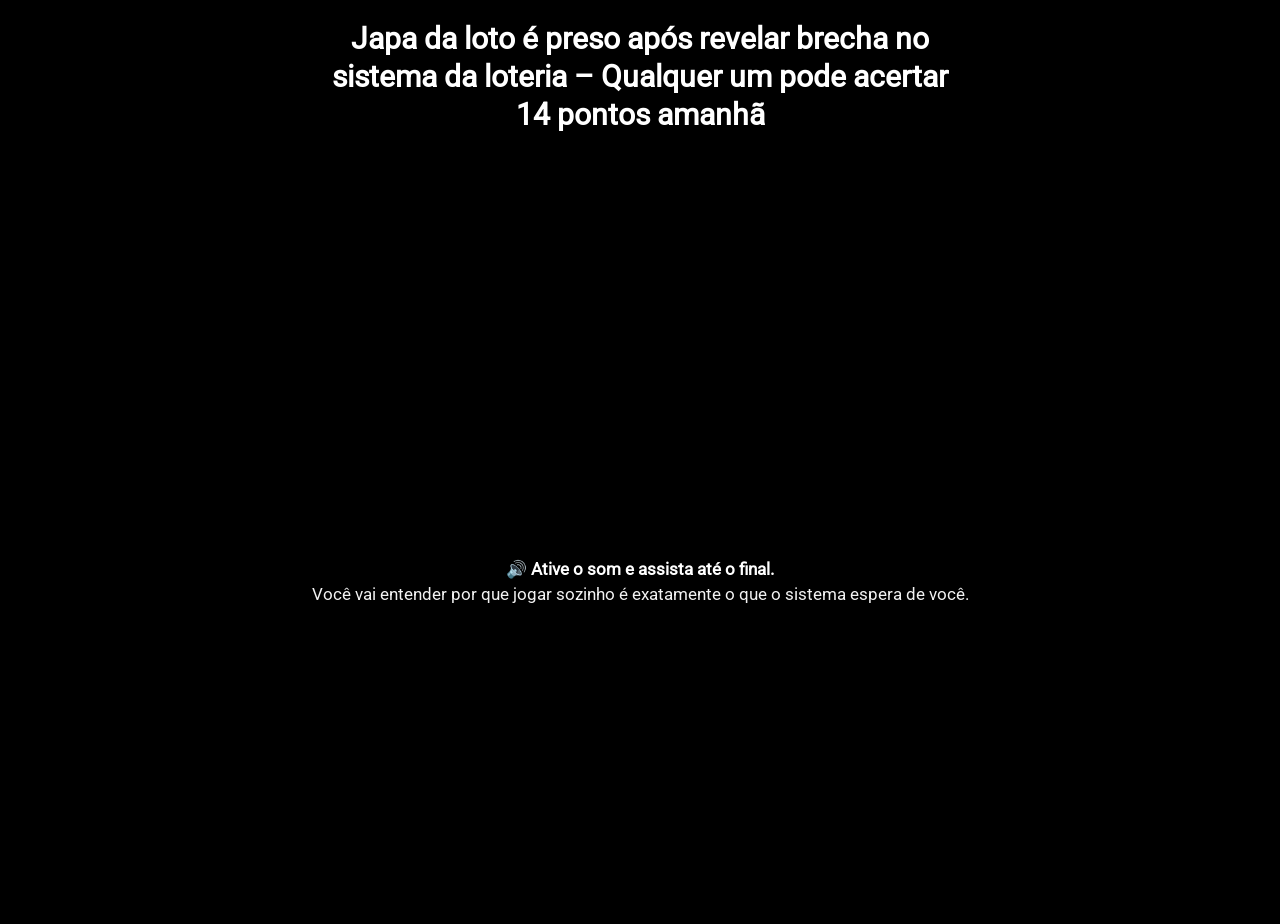
==== vsl-pre/index.html @ 62ac0373 "Add files via upload" ====
<!DOCTYPE html><html lang="pt" dir="ltr"><head>
        <title>VSL-1</title>
        <meta name="robots" content="index, follow">
        <meta charset="utf-8">
        <meta name="viewport" content="width=device-width,initial-scale=1,shrink-to-fit=no">
        <meta name="description" content="Descrição">
        <meta http-equiv="X-Content-Type-Options" content="nosniff">
        <meta http-equiv="X-XSS-Protection" content="1; mode=block">
        <meta name="referrer" content="strict-origin-when-cross-origin">
        <meta property="og:type" content="website">
        <meta property="og:url" content="https://jogospremiados.com/previd721">
        <meta property="og:image" content="images/ogimage.png">
        <style type="text/css" media="all">
            :root {
                --white: #ffffff;
            }
            .a-cloned .a-c-cont {
                width: 100%;
            }
            html {
                scroll-behavior: smooth;
            }
            body {
                font-family: Roboto, sans-serif;
                min-height: 100vh;
                -webkit-font-smoothing: antialiased;
                overflow-x: hidden;
            }
            *,
            ::after,
            ::before,
            body {
                margin: 0;
                padding: 0;
                box-sizing: border-box;
            }
            .ql-align-left {
                text-align: left;
            }
            .ql-align-center {
                text-align: center;
            }
            .ql-align-right {
                text-align: right;
            }
            .ql-align-justify {
                text-align: justify;
            }
            .atomicat-interactive-quiz-progress {
                margin: 20px auto;
                padding: 0;
                max-width: 28rem;
                height: 10px;
                overflow: hidden;
                position: relative;
                border-radius: 1rem;
            }
            .atomicat-interactive-quiz-progress.atomicat-margin-top-zero {
                margin-top: 0;
            }
            .a-txt-extra {
                padding: 1rem;
                border-radius: 0.375rem;
                line-height: 1.4;
                font-size: 16px;
                font-weight: 400;
            }
            .a-txt-timer {
                line-height: 1.25;
                text-align: center;
                padding-left: 1.25rem;
                padding-right: 1.25rem;
            }
            .a-txt-extra,
            .a-txt-extra.a-danger {
                color: rgb(185 28 28);
                background-color: rgb(254 226 226);
            }
            .a-txt-extra.a-danger.a-highlight {
                color: rgb(254 242 242);
                background-color: rgb(220 38 38);
            }
            .a-txt-extra.a-info {
                color: rgb(29 78 216);
                background-color: rgb(219 234 254);
            }
            .a-txt-extra.a-info.a-highlight {
                color: rgb(239 246 255);
                background-color: rgb(37 99 235);
            }
            .a-txt-extra.a-success {
                color: rgb(21 128 61);
                background-color: rgb(220 252 231);
            }
            .a-txt-extra.a-success.a-highlight {
                color: rgb(240 253 244);
                background-color: rgb(22 163 74);
            }
            .a-txt-extra.a-warning {
                color: rgb(161 98 7);
                background-color: rgb(254 249 195);
            }
            .a-txt-extra.a-warning.a-highlight {
                color: rgb(66 32 6);
                background-color: rgb(250 204 21);
            }
            .a-txt-extra.a-light {
                color: rgb(63 63 70);
                background-color: rgb(244 244 245);
            }
            .a-txt-extra.a-light.a-highlight {
                color: rgb(250 250 250);
                background-color: rgb(82 82 91);
            }
            .a-hidden {
                display: none;
            }
            button {
                border: none;
                outline: 0;
                background: 0 0;
                font-family: "Space Grotesk", sans-serif;
                cursor: pointer;
            }
            .atomicat-interactive-quiz-bar-bg {
                opacity: 0.1;
                width: 100%;
            }
            .atomicat-interactive-quiz-bar,
            .atomicat-interactive-quiz-bar-bg {
                height: 100%;
                background: var(--a-g-theme-color, #6495ed);
                transition-duration: 0.7s;
                position: absolute;
                top: 0;
                left: 0;
            }
            a {
                color: inherit;
                text-decoration: inherit;
            }
            .atomi-h1 {
                font-size: 36px;
            }
            .atomi-h2 {
                font-size: 30px;
            }
            .atomi-h3 {
                font-size: 24px;
            }
            .atomi-h4 {
                font-size: 20px;
            }
            .atomi-h5 {
                font-size: 18px;
            }
            .atomi-h6 {
                font-size: 16px;
            }
            h1 {
                font-size: 2em;
            }
            h1,
            h2,
            h3,
            h4,
            h5,
            h6 {
                font-weight: inherit;
            }
            .a-g-m-t,
            [class*="atomicat-modal-trigger"] {
                cursor: pointer;
            }
            .atomicat-cursor-pointer {
                cursor: pointer;
            }
            .a-o-cont.atomicat-unfold,
            .atomicat-unfold {
                overflow: hidden;
                height: 200px;
                align-items: start;
                position: relative;
                transition: height 4s ease-in-out;
            }
            .a-o-cont.atomicat-unfold-transition {
                transition: height 0.5s ease-in-out;
            }
            .a-b-cont {
                word-wrap: break-word;
            }
            .atomicat-unfold-button {
                cursor: pointer;
                display: block;
                position: relative;
                z-index: 1;
                background: 0 0;
                border: none;
                padding: 10px;
                text-decoration: underline;
            }
            .atomicat-unfold::after {
                content: "";
                position: absolute;
                bottom: 0;
                left: 0;
                right: 0;
                background: -webkit-gradient(linear, left top, left bottom, from(rgba(255, 255, 255, 0)), to(white));
                background: linear-gradient(rgba(255, 255, 255, 0), #fff);
                transition: background 0.5s ease-in-out;
                z-index: 1;
                height: 100%;
            }
            .atomicat-ribbon-container {
                --text: "MOST POPULAR";
                --first-color: #62baea;
                --second-color: #4a98bf;
                position: relative;
            }
            .atomicat-ribbon-container .atomicat-ribbon {
                position: absolute;
                top: -10px;
                width: 150px;
                height: 150px;
                display: flex;
                justify-content: center;
                align-items: center;
                z-index: 9;
                overflow: hidden;
            }
            .a-b-o-cont.atomicat-infinite-entrance-animation,
            .a-e-cont.atomicat-infinite-entrance-animation {
                animation-iteration-count: infinite;
            }
            .a-b-o-cont {
                width: 100%;
                margin: 0 auto;
                background-repeat: no-repeat;
                background-size: cover;
                background-position: center;
                max-width: 100%;
                position: relative;
            }
            .atomicat-ribbon-top-left {
                left: -10px;
            }
            .atomicat-ribbon-top-left::before {
                transform: rotate(-45deg) translateY(-20px);
            }
            .atomicat-ribbon-top-left::after {
                left: 0;
            }
            .atomicat-ribbon-top-right {
                right: -10px;
            }
            .atomicat-ribbon-top-right::before {
                transform: rotate(45deg) translateY(-20px);
            }
            .atomicat-ribbon-top-right::after {
                right: 0;
            }
            .atomicat-ribbon-bottom-left {
                left: -10px;
                bottom: -10px;
            }
            .atomicat-ribbon-bottom-left::before {
                transform: rotate(45deg) translateY(-20px);
            }
            .atomicat-ribbon-bottom-left::after {
                left: 0;
            }
            .atomicat-ribbon-bottom-right {
                right: -10px;
                bottom: -10px;
            }
            .atomicat-ribbon-bottom-right::before {
                transform: rotate(-45deg) translateY(-20px);
            }
            .atomicat-ribbon-bottom-right::after {
                right: 0;
            }
            .atomicat-ribbon-container .atomicat-ribbon::before {
                content: var(--text);
                position: absolute;
                width: 150%;
                height: 40px;
                background: var(--first-color);
                display: flex;
                justify-content: center;
                align-items: center;
                font-size: 14px;
                font-weight: 600;
                color: #fff;
                letter-spacing: 0.1em;
                box-shadow: 0 5px 10px rgba(0, 0, 0, 0.1);
            }
            .atomicat-ribbon-container .atomicat-ribbon::after {
                content: "";
                position: absolute;
                bottom: 0;
                width: 10px;
                height: 10px;
                background: var(--second-color);
                z-index: -1;
                box-shadow: 140px -140px var(--second-color);
            }
            .atomicat-marquee {
                position: relative;
                display: flex;
            }
            .atomicat-overflow-hidden {
                overflow: hidden;
            }
            .atomicat-marquee-content {
                flex-shrink: 0;
                display: flex;
                justify-content: space-around;
                min-width: 100%;
            }
            .atomicat-enable-animation .atomicat-marquee-content {
                animation: atomicat-marquee-animation 10s linear infinite;
            }
            .atomicat-marquee-reverse .atomicat-marquee-content {
                animation-direction: reverse;
            }
            .atomicat-marquee-alternate .atomicat-marquee-content {
                animation-direction: alternate;
            }
            .atomicat-marquee-pause:hover .atomicat-marquee-content {
                animation-play-state: paused;
            }
            @keyframes atomicat-marquee-animation {
                from {
                    transform: translateX(0);
                }
                to {
                    transform: translateX(-100%);
                }
            }
            .fadeIn {
                animation: fadeIn 1s ease-in-out;
            }
            @keyframes fadeIn {
                from {
                    opacity: 0;
                }
                to {
                    opacity: 1;
                }
            }
            .fadeInUp {
                animation: fadeInUp 1s ease-in-out;
            }
            @keyframes fadeInUp {
                from {
                    opacity: 0;
                    transform: translateY(20px);
                }
                to {
                    opacity: 1;
                    transform: translateY(0);
                }
            }
            .fadeInDown {
                animation: fadeInDown 1s ease-in-out;
            }
            @keyframes fadeInDown {
                from {
                    opacity: 0;
                    transform: translateY(-20px);
                }
                to {
                    opacity: 1;
                    transform: translateY(0);
                }
            }
            .fadeInLeft {
                animation: fadeInLeft 1s ease-in-out;
            }
            @keyframes fadeInLeft {
                from {
                    opacity: 0;
                    transform: translateX(-20px);
                }
                to {
                    opacity: 1;
                    transform: translateX(0);
                }
            }
            .fadeInRight {
                animation: fadeInRight 1s ease-in-out;
            }
            @keyframes fadeInRight {
                from {
                    opacity: 0;
                    transform: translateX(20px);
                }
                to {
                    opacity: 1;
                    transform: translateX(0);
                }
            }
            .zoomIn {
                animation: zoomIn 1s ease-in-out;
            }
            @keyframes zoomIn {
                from {
                    opacity: 0;
                    transform: scale(0.5);
                }
                to {
                    opacity: 1;
                    transform: scale(1);
                }
            }
            .bounceIn {
                animation: bounceIn 1s ease-in-out;
            }
            @keyframes bounceIn {
                0% {
                    opacity: 0;
                    transform: scale(0.3);
                }
                50% {
                    opacity: 1;
                    transform: scale(1.05);
                }
                70% {
                    transform: scale(0.9);
                }
                100% {
                    transform: scale(1);
                }
            }
            .swing {
                animation: swing 1s ease-in-out;
            }
            @keyframes swing {
                20% {
                    transform: rotate(15deg);
                }
                40% {
                    transform: rotate(-10deg);
                }
                60% {
                    transform: rotate(5deg);
                }
                80% {
                    transform: rotate(-5deg);
                }
                100% {
                    transform: rotate(0);
                }
            }
            .a-html-ele {
                width: 18px;
                height: 18px;
            }
            .atomicat-page {
                background-color: red;
            }
            .a-g-s-h,
            .atomicat-heading-title {
                font-family: Poppins, sans-serif;
            }
            .a-g-s-t,
            .atomicat-heading-title > span,
            .atomicat-text,
            .atomicat-text > span {
                font-family: Roboto, sans-serif;
            }
            .a-e-cont.a-btn > .a-btn,
            .a-g-s-b {
                font-family: Montserrat, sans-serif;
            }
            .atomicat-fullheight {
                height: 100%;
            }
            .atomicat-disable-selection {
                user-select: none;
                -moz-user-select: none;
                -webkit-user-select: none;
                cursor: default;
            }
            .atomicat-hidden {
                display: none;
            }
            .a-r {
                position: relative;
            }
            .a-r .atomicat-hidden,
            .atomicat-hidden.a-i-e-cont,
            .atomicat-hidden.a-r {
                display: none;
            }
            .atomicat-chosen-option {
                background: #ff0;
            }
            .atomicat-fixed {
                position: fixed;
                top: 0;
                left: 0;
                z-index: 20;
            }
            .flex-row {
                display: flex;
            }
            .flex-row-reverse {
                flex-direction: row-reverse;
            }
            .flex-column-reverse {
                flex-direction: column-reverse;
            }
            .flex-column {
                display: flex;
                flex-direction: column;
            }
            .flex-row-all {
                display: flex;
                justify-content: center;
                align-items: center;
            }
            .flex-column-all {
                display: flex;
                flex-direction: column;
                justify-content: center;
                align-items: center;
            }
            .flex-row-reverse {
                flex-direction: row-reverse;
            }
            .flex-column-reverse {
                flex-direction: column-reverse;
            }
            .flex-row-between {
                display: flex;
                justify-content: space-between;
                align-items: center;
            }
            .gap-1 {
                gap: 1rem;
            }
            .flex-align-center {
                align-items: center;
            }
            .flex-row-center {
                display: flex;
                justify-content: center;
                align-items: center;
            }
            .flex-row-align-center {
                display: flex;
                align-items: center;
            }
            .a-c-cont {
                max-width: 100%;
                min-width: 0;
            }
            .atomicat-custom-embed iframe {
                max-width: 100%;
                width: 100%;
                margin: 0;
                line-height: 1;
                border: none;
            }
            .a-c-f-w {
                width: 100%;
            }
            .a-e-cont {
                max-width: 100%;
            }
            .atomicat-transform-element {
                transform: perspective(var(--atomicat-transform-perspective, 0))
                    rotate(var(--atomicat-transform-rotate-z, 0)) rotateX(var(--atomicat-transform-rotate-x, 0))
                    rotateY(var(--atomicat-transform-rotate-y, 0)) translate(var(--atomicat-transform-translate, 0))
                    translateX(var(--atomicat-transform-translate-x, 0))
                    translateY(var(--atomicat-transform-translate-y, 0))
                    scaleX(
                        calc(
                            var(--atomicat-transform-flip-x, 1) *
                                var(--atomicat-transform-scale-x, var(--atomicat-transform-scale, 1))
                        )
                    )
                    scaleY(
                        calc(
                            var(--atomicat-transform-flip-y, 1) *
                                var(--atomicat-transform-scale-y, var(--atomicat-transform-scale, 1))
                        )
                    )
                    skewX(var(--atomicat-transform-skew-x, 0)) skewY(var(--atomicat-transform-skew-y, 0));
                transform-origin: var(--atomicat-transform-origin-y) var(--atomicat-transform-origin-x);
                transition:
                    background 0.3s,
                    border 0.3s,
                    border-radius 0.3s,
                    box-shadow 0.3s,
                    transform var(--atomicat-transform-transition-duration, 0.4s);
            }
            .a-e-cont.a-gmaps {
                overflow: hidden;
            }
            .a-flex {
                display: flex;
            }
            .atomicat-emoji {
                width: 65px;
            }
            .atomica-emoji-unicode {
                font-size: 65px;
            }
            .a-f-c {
                display: flex;
                flex-direction: column;
            }
            .a-flex-start {
                align-self: flex-start;
            }
            .a-flex-end {
                align-self: flex-end;
            }
            .a-flex-center {
                align-self: center;
            }
            .a-flex-wrapper {
                display: flex;
                flex-direction: column;
                width: 100%;
            }
            .a-o-cont {
                display: flex;
                width: 100%;
                align-items: center;
                max-width: 100%;
                background-repeat: no-repeat;
                background-size: cover;
                background-position: center;
            }
            .a-o-cont {
                height: 100%;
                margin: 0 auto;
            }
            .a-acc-cont {
                position: relative;
            }
            .a-i-e-cont {
                transition:
                    height 0.5s ease-in-out,
                    background 0.5s ease-in-out;
            }
            .a-o-cont.a-cont-b > .a-cont {
                max-width: 1140px;
            }
            .a-o-cont.a-cont-f-w > .a-cont {
                max-width: 100%;
            }
            .a-o-cont .a-cont {
                flex-direction: column;
            }
            .a-b-cont > .a-o-cont {
                margin: 0 auto;
            }
            .atomicat-divider-flex {
                display: flex;
                justify-content: center;
                align-items: center;
                margin: 15px 0;
                gap: 0.5rem;
            }
            .atomicat-divider-flex .atomicat-content {
                border-bottom: 2px solid #000;
                width: 50%;
            }
            .atomicat-border-bottom {
                border-bottom: 1.5px solid #e6e8ea;
            }
            .atomicat-border-top {
                border-top: 1.5px solid #e6e8ea;
            }
            .a-cont {
                display: flex;
                margin: 0 auto;
                font-weight: 600;
                min-height: 100%;
                width: 100%;
            }
            .atomicat-hidden-tablet {
                display: block;
            }
            .atomicat-hidden-mobile {
                display: block;
            }
            .atomicat-hidden-desktop {
                display: none;
            }
            @media screen and (max-width: 1024px) {
                .atomicat-hidden-mobile {
                    display: block;
                }
                .atomicat-hidden-desktop {
                    display: block;
                }
                .atomicat-hidden-tablet {
                    display: none;
                }
            }
            @media screen and (max-width: 480px) {
                .a-o-cont.a-cont-b > .a-cont {
                    grid-template-columns: repeat(1, 1fr);
                }
                .atomicat-hidden-tablet {
                    display: block;
                }
                .atomicat-hidden-desktop {
                    display: block;
                }
                .atomicat-hidden-mobile {
                    display: none;
                }
                .a-cont {
                    flex-wrap: wrap;
                }
            }
            @media (min-width: 768px) {
                .atomicat-column[data-col="10"] {
                    width: 10%;
                }
                .atomicat-column[data-col="11"] {
                    width: 11.111%;
                }
                .atomicat-column[data-col="12"] {
                    width: 12.5%;
                }
                .atomicat-column[data-col="14"] {
                    width: 14.285%;
                }
                .atomicat-column[data-col="16"] {
                    width: 16.666%;
                }
                .atomicat-column[data-col="20"] {
                    width: 20%;
                }
                .atomicat-column[data-col="25"] {
                    width: 25%;
                }
                .atomicat-column[data-col="30"] {
                    width: 30%;
                }
                .atomicat-column[data-col="33"] {
                    width: 33.333%;
                }
                .atomicat-column[data-col="40"] {
                    width: 40%;
                }
                .atomicat-column[data-col="50"] {
                    width: 50%;
                }
                .atomicat-column[data-col="60"] {
                    width: 60%;
                }
                .atomicat-column[data-col="66"] {
                    width: 66.666%;
                }
                .atomicat-column[data-col="70"] {
                    width: 70%;
                }
                .atomicat-column[data-col="75"] {
                    width: 75%;
                }
                .atomicat-column[data-col="80"] {
                    width: 80%;
                }
                .atomicat-column[data-col="83"] {
                    width: 83.333%;
                }
                .atomicat-column[data-col="90"] {
                    width: 90%;
                }
                .atomicat-column[data-col="100"] {
                    width: 100%;
                }
            }
            .flexBox {
                display: flex;
                flex-direction: column;
                gap: 8px;
            }
            @keyframes atomicat-animation-pulse {
                0% {
                    transform: scale(1);
                    opacity: 1;
                }
                50% {
                    transform: scale(var(--a-g-animation-zoom, 1.1));
                    opacity: 0.7;
                }
                100% {
                    transform: scale(1);
                    opacity: 1;
                }
            }
            .a-b-a {
                display: flex;
                flex-direction: row-reverse;
                gap: 5px;
                justify-content: center;
                align-items: center;
            }
            .a-b-b {
                display: flex;
                flex-direction: row;
                gap: 5px;
                align-items: center;
                justify-content: center;
            }
            .a-e-cont > .a-btn,
            .atomicat-marquee-content > .a-btn {
                background: var(--a-button-bg, var(--a-accent-color, #6495ed));
                padding: 12px;
                text-align: center;
                font-size: 16px;
                font-weight: 600;
                transition:
                    background-color 0.3s ease-in-out,
                    color 0.3s ease-in-out;
                word-break: break-word;
                color: var(--a-button-color, var(--a-pry-color, #fff));
                border-radius: var(--a-g-round, 1rem);
                align-self: center;
            }
            .a-btn svg {
                height: 14px;
            }
            .a-ft {
                text-align: center;
                font-size: 20px;
                color: #000;
                word-break: break-all;
            }
            .a-ft-i {
                margin-top: calc(15px / 2);
            }
            .atomicat-tooltip-trigger:hover .atomicat-tooltip {
                opacity: 1;
                z-index: 1;
                cursor: pointer;
            }
            .a-c-cont .atomicat-tooltip-trigger {
                overflow: visible;
                position: relative;
                cursor: pointer;
            }
            .atomicat-tooltip-trigger:hover .atomicat-tooltip-top {
                animation: atomicat-tooltip-topin 0.3s linear;
            }
            .atomicat-tooltip-trigger:hover .atomicat-tooltip-right {
                animation: atomicat-tooltip-rightin 0.3s linear;
            }
            .atomicat-tooltip-trigger:hover .atomicat-tooltip-bottom {
                animation: atomicat-tooltip-bottomin 0.3s linear;
            }
            .atomicat-tooltip-trigger:hover .atomicat-tooltip-left {
                animation: atomicat-tooltip-leftin 0.3s linear;
            }
            .atomicat-tooltip {
                width: 150px;
                background-color: #555;
                color: #fff;
                animation-duration: 0.3s;
                opacity: 0;
                display: block;
                color: #fff;
                border-radius: 4px;
                padding: 10px;
                position: absolute;
                z-index: -1;
                line-height: 1.3;
                cursor: pointer;
                text-align: left;
            }
            .atomicat-tooltip::after {
                border-width: 5px;
                content: "";
                position: absolute;
                border-style: solid;
            }
            .atomicat-tooltip-top {
                bottom: 100%;
                left: 50%;
                -webkit-transform: translateX(-50%);
                -ms-transform: translateX(-50%);
                transform: translateX(-50%);
                margin: 0 auto 10px auto;
            }
            .atomicat-tooltip-top::after {
                top: 100%;
                left: calc(50% - 5px);
                border-top-color: #555;
                margin-top: 0;
                border-color: #000 transparent transparent transparent;
                border-top-color: #555;
            }
            .atomicat-tooltip-right {
                top: 50%;
                left: 100%;
                -webkit-transform: translateY(-50%);
                -ms-transform: translateY(-50%);
                transform: translateY(-50%);
                -webkit-transition: all 0.3s ease-in-out;
                transition: all 0.3s ease-in-out;
                margin-left: 10px;
                border-color: transparent #000 transparent transparent;
            }
            .atomicat-tooltip-right::after {
                top: calc(50% - 5px);
                right: 100%;
                border-color: transparent #000 transparent transparent;
                border-right-color: #555;
            }
            .atomicat-tooltip-bottom {
                top: 100%;
                left: 50%;
                -webkit-transform: translateX(-50%);
                -ms-transform: translateX(-50%);
                transform: translateX(-50%);
                margin: 10px auto 0 auto;
            }
            .atomicat-tooltip-bottom::after {
                left: calc(50% - 5px);
                margin-top: 0;
                bottom: 100%;
                border-color: transparent transparent #000 transparent;
                border-bottom-color: #555;
            }
            .atomicat-tooltip-left {
                top: 50%;
                right: 100%;
                -webkit-transform: translateY(-50%);
                -ms-transform: translateY(-50%);
                transform: translateY(-50%);
                margin-right: 10px;
            }
            .atomicat-tooltip-left::after {
                top: calc(50% - 5px);
                left: 100%;
                border-color: transparent transparent transparent #000;
                border-left-color: #555;
            }
            @keyframes atomicat-tooltip-rightin {
                0% {
                    opacity: 0;
                    left: 105%;
                }
                100% {
                    opacity: 1;
                    left: 100%;
                }
            }
            @keyframes atomicat-tooltip-leftin {
                0% {
                    opacity: 0;
                    right: 105%;
                }
                100% {
                    opacity: 1;
                    right: 100%;
                }
            }
            @keyframes atomicat-tooltip-topin {
                0% {
                    opacity: 0;
                    bottom: 110%;
                }
                100% {
                    opacity: 1;
                    bottom: 100%;
                }
            }
            @keyframes atomicat-tooltip-bottomin {
                0% {
                    opacity: 0;
                    top: 110%;
                }
                100% {
                    opacity: 1;
                    top: 100%;
                }
            }
            .a-video {
                overflow: hidden;
            }
            .a-video iframe {
                height: 100%;
                width: 100%;
            }
            .a-v-o-c {
                position: relative;
                width: 100%;
                height: 100%;
                overflow: hidden;
            }
            .a-v-o {
                position: absolute;
                top: 0;
                left: 0;
                width: 100%;
                height: 100%;
                background-size: cover;
                background-position: center;
                background-repeat: no-repeat;
                cursor: pointer;
                display: flex;
                align-items: center;
                justify-content: center;
                z-index: 2;
                transition: all 0.3s ease;
            }
            .a-v-o:hover svg {
                transform: scale(1.1);
            }
            .a-v-p-b {
                width: 80px;
                height: 80px;
            }
            @media (max-width: 768px) {
                .a-v-p-b {
                    width: 60px;
                    height: 60px;
                }
            }
            .atomicat-delay {
                display: none;
            }
        </style>
        <style>
            .a-b-cont {
                overflow: hidden;
            }
        </style>
        <script>!function(i,n){i._plt=i._plt||(n&&n.timeOrigin?n.timeOrigin+n.now():Date.now())}(window,performance);</script>
<link rel="preload" href="https://scripts.converteai.net/cec32f51-d852-44df-8a9b-acfdac92dc4f/players/69a0852fc4b02ade5c610116/v4/player.js" as="script">
<link rel="preload" href="https://scripts.converteai.net/lib/js/smartplayer-wc/v4/smartplayer.js" as="script">
<link rel="preload" href="https://cdn.converteai.net/cec32f51-d852-44df-8a9b-acfdac92dc4f/69a0852aa94f18f88e66ca9f/main.m3u8" as="fetch">
<link rel="dns-prefetch" href="https://cdn.converteai.net">
<link rel="dns-prefetch" href="https://scripts.converteai.net">
<link rel="dns-prefetch" href="https://images.converteai.net">
<link rel="dns-prefetch" href="https://api.vturb.com.br">
        <style>
            @font-face {
                font-family: Montserrat;
                font-style: normal;
                font-weight: 600;
                font-display: swap;
                src: url(fonts/JTUHjIg1_i6t8kCHKm4532VJOt5-QNFgpCu173w0aXpsog.woff2)
                    format("woff2");
                unicode-range: U+0460-052F, U+1C80-1C8A, U+20B4, U+2DE0-2DFF, U+A640-A69F, U+FE2E-FE2F;
            }
            @font-face {
                font-family: Montserrat;
                font-style: normal;
                font-weight: 600;
                font-display: swap;
                src: url(fonts/JTUHjIg1_i6t8kCHKm4532VJOt5-QNFgpCu173w9aXpsog.woff2)
                    format("woff2");
                unicode-range: U+0301, U+0400-045F, U+0490-0491, U+04B0-04B1, U+2116;
            }
            @font-face {
                font-family: Montserrat;
                font-style: normal;
                font-weight: 600;
                font-display: swap;
                src: url(fonts/JTUHjIg1_i6t8kCHKm4532VJOt5-QNFgpCu173w2aXpsog.woff2)
                    format("woff2");
                unicode-range: U+0102-0103, U+0110-0111, U+0128-0129, U+0168-0169, U+01A0-01A1, U+01AF-01B0, U+0300-0301,
                    U+0303-0304, U+0308-0309, U+0323, U+0329, U+1EA0-1EF9, U+20AB;
            }
            @font-face {
                font-family: Montserrat;
                font-style: normal;
                font-weight: 600;
                font-display: swap;
                src: url(fonts/JTUHjIg1_i6t8kCHKm4532VJOt5-QNFgpCu173w3aXpsog.woff2)
                    format("woff2");
                unicode-range: U+0100-02BA, U+02BD-02C5, U+02C7-02CC, U+02CE-02D7, U+02DD-02FF, U+0304, U+0308, U+0329,
                    U+1D00-1DBF, U+1E00-1E9F, U+1EF2-1EFF, U+2020, U+20A0-20AB, U+20AD-20C0, U+2113, U+2C60-2C7F,
                    U+A720-A7FF;
            }
            @font-face {
                font-family: Montserrat;
                font-style: normal;
                font-weight: 600;
                font-display: swap;
                src: url(fonts/JTUHjIg1_i6t8kCHKm4532VJOt5-QNFgpCu173w5aXo.woff2)
                    format("woff2");
                unicode-range: U+0000-00FF, U+0131, U+0152-0153, U+02BB-02BC, U+02C6, U+02DA, U+02DC, U+0304, U+0308,
                    U+0329, U+2000-206F, U+20AC, U+2122, U+2191, U+2193, U+2212, U+2215, U+FEFF, U+FFFD;
            }
            @font-face {
                font-family: Poppins;
                font-style: normal;
                font-weight: 400;
                font-display: swap;
                src: url(fonts/pxiEyp8kv8JHgFVrJJbecmNE.woff2) format("woff2");
                unicode-range: U+0900-097F, U+1CD0-1CF9, U+200C-200D, U+20A8, U+20B9, U+20F0, U+25CC, U+A830-A839,
                    U+A8E0-A8FF, U+11B00-11B09;
            }
            @font-face {
                font-family: Poppins;
                font-style: normal;
                font-weight: 400;
                font-display: swap;
                src: url(fonts/pxiEyp8kv8JHgFVrJJnecmNE.woff2) format("woff2");
                unicode-range: U+0100-02BA, U+02BD-02C5, U+02C7-02CC, U+02CE-02D7, U+02DD-02FF, U+0304, U+0308, U+0329,
                    U+1D00-1DBF, U+1E00-1E9F, U+1EF2-1EFF, U+2020, U+20A0-20AB, U+20AD-20C0, U+2113, U+2C60-2C7F,
                    U+A720-A7FF;
            }
            @font-face {
                font-family: Poppins;
                font-style: normal;
                font-weight: 400;
                font-display: swap;
                src: url(fonts/pxiEyp8kv8JHgFVrJJfecg.woff2) format("woff2");
                unicode-range: U+0000-00FF, U+0131, U+0152-0153, U+02BB-02BC, U+02C6, U+02DA, U+02DC, U+0304, U+0308,
                    U+0329, U+2000-206F, U+20AC, U+2122, U+2191, U+2193, U+2212, U+2215, U+FEFF, U+FFFD;
            }
            @font-face {
                font-family: Roboto;
                font-style: normal;
                font-weight: 400;
                font-stretch: 100%;
                font-display: swap;
                src: url(fonts/KFOMCnqEu92Fr1ME7kSn66aGLdTylUAMQXC89YmC2DPNWubEbVmZiArmlw.woff2)
                    format("woff2");
                unicode-range: U+0460-052F, U+1C80-1C8A, U+20B4, U+2DE0-2DFF, U+A640-A69F, U+FE2E-FE2F;
            }
            @font-face {
                font-family: Roboto;
                font-style: normal;
                font-weight: 400;
                font-stretch: 100%;
                font-display: swap;
                src: url(fonts/KFOMCnqEu92Fr1ME7kSn66aGLdTylUAMQXC89YmC2DPNWubEbVmQiArmlw.woff2)
                    format("woff2");
                unicode-range: U+0301, U+0400-045F, U+0490-0491, U+04B0-04B1, U+2116;
            }
            @font-face {
                font-family: Roboto;
                font-style: normal;
                font-weight: 400;
                font-stretch: 100%;
                font-display: swap;
                src: url(fonts/KFOMCnqEu92Fr1ME7kSn66aGLdTylUAMQXC89YmC2DPNWubEbVmYiArmlw.woff2)
                    format("woff2");
                unicode-range: U+1F00-1FFF;
            }
            @font-face {
                font-family: Roboto;
                font-style: normal;
                font-weight: 400;
                font-stretch: 100%;
                font-display: swap;
                src: url(fonts/KFOMCnqEu92Fr1ME7kSn66aGLdTylUAMQXC89YmC2DPNWubEbVmXiArmlw.woff2)
                    format("woff2");
                unicode-range: U+0370-0377, U+037A-037F, U+0384-038A, U+038C, U+038E-03A1, U+03A3-03FF;
            }
            @font-face {
                font-family: Roboto;
                font-style: normal;
                font-weight: 400;
                font-stretch: 100%;
                font-display: swap;
                src: url(fonts/KFOMCnqEu92Fr1ME7kSn66aGLdTylUAMQXC89YmC2DPNWubEbVnoiArmlw.woff2)
                    format("woff2");
                unicode-range: U+0302-0303, U+0305, U+0307-0308, U+0310, U+0312, U+0315, U+031A, U+0326-0327, U+032C,
                    U+032F-0330, U+0332-0333, U+0338, U+033A, U+0346, U+034D, U+0391-03A1, U+03A3-03A9, U+03B1-03C9,
                    U+03D1, U+03D5-03D6, U+03F0-03F1, U+03F4-03F5, U+2016-2017, U+2034-2038, U+203C, U+2040, U+2043,
                    U+2047, U+2050, U+2057, U+205F, U+2070-2071, U+2074-208E, U+2090-209C, U+20D0-20DC, U+20E1,
                    U+20E5-20EF, U+2100-2112, U+2114-2115, U+2117-2121, U+2123-214F, U+2190, U+2192, U+2194-21AE,
                    U+21B0-21E5, U+21F1-21F2, U+21F4-2211, U+2213-2214, U+2216-22FF, U+2308-230B, U+2310, U+2319,
                    U+231C-2321, U+2336-237A, U+237C, U+2395, U+239B-23B7, U+23D0, U+23DC-23E1, U+2474-2475, U+25AF,
                    U+25B3, U+25B7, U+25BD, U+25C1, U+25CA, U+25CC, U+25FB, U+266D-266F, U+27C0-27FF, U+2900-2AFF,
                    U+2B0E-2B11, U+2B30-2B4C, U+2BFE, U+3030, U+FF5B, U+FF5D, U+1D400-1D7FF, U+1EE00-1EEFF;
            }
            @font-face {
                font-family: Roboto;
                font-style: normal;
                font-weight: 400;
                font-stretch: 100%;
                font-display: swap;
                src: url(fonts/KFOMCnqEu92Fr1ME7kSn66aGLdTylUAMQXC89YmC2DPNWubEbVn6iArmlw.woff2)
                    format("woff2");
                unicode-range: U+0001-000C, U+000E-001F, U+007F-009F, U+20DD-20E0, U+20E2-20E4, U+2150-218F, U+2190,
                    U+2192, U+2194-2199, U+21AF, U+21E6-21F0, U+21F3, U+2218-2219, U+2299, U+22C4-22C6, U+2300-243F,
                    U+2440-244A, U+2460-24FF, U+25A0-27BF, U+2800-28FF, U+2921-2922, U+2981, U+29BF, U+29EB, U+2B00-2BFF,
                    U+4DC0-4DFF, U+FFF9-FFFB, U+10140-1018E, U+10190-1019C, U+101A0, U+101D0-101FD, U+102E0-102FB,
                    U+10E60-10E7E, U+1D2C0-1D2D3, U+1D2E0-1D37F, U+1F000-1F0FF, U+1F100-1F1AD, U+1F1E6-1F1FF,
                    U+1F30D-1F30F, U+1F315, U+1F31C, U+1F31E, U+1F320-1F32C, U+1F336, U+1F378, U+1F37D, U+1F382,
                    U+1F393-1F39F, U+1F3A7-1F3A8, U+1F3AC-1F3AF, U+1F3C2, U+1F3C4-1F3C6, U+1F3CA-1F3CE, U+1F3D4-1F3E0,
                    U+1F3ED, U+1F3F1-1F3F3, U+1F3F5-1F3F7, U+1F408, U+1F415, U+1F41F, U+1F426, U+1F43F, U+1F441-1F442,
                    U+1F444, U+1F446-1F449, U+1F44C-1F44E, U+1F453, U+1F46A, U+1F47D, U+1F4A3, U+1F4B0, U+1F4B3, U+1F4B9,
                    U+1F4BB, U+1F4BF, U+1F4C8-1F4CB, U+1F4D6, U+1F4DA, U+1F4DF, U+1F4E3-1F4E6, U+1F4EA-1F4ED, U+1F4F7,
                    U+1F4F9-1F4FB, U+1F4FD-1F4FE, U+1F503, U+1F507-1F50B, U+1F50D, U+1F512-1F513, U+1F53E-1F54A,
                    U+1F54F-1F5FA, U+1F610, U+1F650-1F67F, U+1F687, U+1F68D, U+1F691, U+1F694, U+1F698, U+1F6AD, U+1F6B2,
                    U+1F6B9-1F6BA, U+1F6BC, U+1F6C6-1F6CF, U+1F6D3-1F6D7, U+1F6E0-1F6EA, U+1F6F0-1F6F3, U+1F6F7-1F6FC,
                    U+1F700-1F7FF, U+1F800-1F80B, U+1F810-1F847, U+1F850-1F859, U+1F860-1F887, U+1F890-1F8AD,
                    U+1F8B0-1F8BB, U+1F8C0-1F8C1, U+1F900-1F90B, U+1F93B, U+1F946, U+1F984, U+1F996, U+1F9E9,
                    U+1FA00-1FA6F, U+1FA70-1FA7C, U+1FA80-1FA89, U+1FA8F-1FAC6, U+1FACE-1FADC, U+1FADF-1FAE9,
                    U+1FAF0-1FAF8, U+1FB00-1FBFF;
            }
            @font-face {
                font-family: Roboto;
                font-style: normal;
                font-weight: 400;
                font-stretch: 100%;
                font-display: swap;
                src: url(fonts/KFOMCnqEu92Fr1ME7kSn66aGLdTylUAMQXC89YmC2DPNWubEbVmbiArmlw.woff2)
                    format("woff2");
                unicode-range: U+0102-0103, U+0110-0111, U+0128-0129, U+0168-0169, U+01A0-01A1, U+01AF-01B0, U+0300-0301,
                    U+0303-0304, U+0308-0309, U+0323, U+0329, U+1EA0-1EF9, U+20AB;
            }
            @font-face {
                font-family: Roboto;
                font-style: normal;
                font-weight: 400;
                font-stretch: 100%;
                font-display: swap;
                src: url(fonts/KFOMCnqEu92Fr1ME7kSn66aGLdTylUAMQXC89YmC2DPNWubEbVmaiArmlw.woff2)
                    format("woff2");
                unicode-range: U+0100-02BA, U+02BD-02C5, U+02C7-02CC, U+02CE-02D7, U+02DD-02FF, U+0304, U+0308, U+0329,
                    U+1D00-1DBF, U+1E00-1E9F, U+1EF2-1EFF, U+2020, U+20A0-20AB, U+20AD-20C0, U+2113, U+2C60-2C7F,
                    U+A720-A7FF;
            }
            @font-face {
                font-family: Roboto;
                font-style: normal;
                font-weight: 400;
                font-stretch: 100%;
                font-display: swap;
                src: url(fonts/KFOMCnqEu92Fr1ME7kSn66aGLdTylUAMQXC89YmC2DPNWubEbVmUiAo.woff2)
                    format("woff2");
                unicode-range: U+0000-00FF, U+0131, U+0152-0153, U+02BB-02BC, U+02C6, U+02DA, U+02DC, U+0304, U+0308,
                    U+0329, U+2000-206F, U+20AC, U+2122, U+2191, U+2193, U+2212, U+2215, U+FEFF, U+FFFD;
            }
        </style>

      


    </head>
    <body data-page="_uEYjedCqa9JL3YW3MgiS" class="atomicat-disable-selection" data-version="2.2" data-page-type="page" data-variant="ucwse7gtvsa">

        
        <div class="a-s-d-u7r58l a-b-cont">
            
            <div class="a-b-o-cont atomicat-container-153d25c a-s-d-f69mtm a-u-2" data-hex="PBu9wUrrp">
                <style>
                    .atomicat-container-153d25c > .a-o-cont > .a-cont {
                        flex-direction: column;
                    }
                    .a-b-cont .atomicat-container-153d25c.a-b-o-cont {
                        background: #000;
                        background-size: cover;
                        background-repeat: no-repeat;
                        background-position: center;
                    }
                </style>
                <div class="a-s-d-bopube a-cont-b a-o-cont">
                    <div class="a-cont a-i-cont">
                        <div class="a-c-cont-f2e6992 a-c-cont a-r">
                            <style>
                                .a-c-cont-f2e6992 {
                                    width: 100%;
                                }
                            </style>
                            <div class="a-e-cont a-video a-s-d-3ddxk2 atomicat-element-container-f2e6992 a-video-f2e6992 a-r atomicat-video a-u-3" data-hex="tuxGi9Hw2">
                                <div class="main-headline" style="text-align: center; margin: 20px auto; max-width: 700px; padding: 0 20px;">

    <div class="main-headline" style="text-align: center; margin: 20px auto; max-width: 700px; padding: 0 20px;">

    <h1 class="headline-news">
        Japa da loto é preso após revelar brecha no sistema da loteria – 
        Qualquer um pode acertar 14 pontos amanhã
    </h1>

</div>

<style>

.headline-news{
    font-size: clamp(1.1rem, 4.5vw, 1.9rem);
    color: #ffffff;
    line-height: 1.25;
    font-weight: 800;
    margin: 0;
    word-break: keep-all;
}

/* Ajuste fino mobile */
@media (max-width: 480px){
    .main-headline{
        padding: 0 15px !important;
    }

    .headline-news{
        line-height: 1.2 !important;
        letter-spacing: -0.2px;
    }
}

</style>
                                <div style="aspect-ratio: 1.77777">
                                    
  <vturb-smartplayer id="vid-69a0852fc4b02ade5c610116" style="display: block; margin: 0 auto; width: 100%; max-width: 400px;"></vturb-smartplayer>
<script type="text/javascript">
  var s = document.createElement("script");
  s.src = "https://scripts.converteai.net/cec32f51-d852-44df-8a9b-acfdac92dc4f/players/69a0852fc4b02ade5c610116/v4/player.js";
  s.async = !0;
  document.head.appendChild(s);
</script>
</div>



<style>
  @media (max-width: 480px){
    .sound-callout{
      padding: 0 15px !important;
      margin: 10px auto !important;
    }
    .sound-callout p{
      font-size: 0.95rem !important;
      line-height: 1.35 !important;
    }
  }
</style>
                            </div>
                        </div>
                        <div class="a-r a-c-cont a-c-cont-c9aecc9 a-s-d-dcgluo">
                            <style>
                                .a-btn-c9aecc9.a-e-cont .a-btn {
                                    background: #00bf63;
                                }
                                .a-c-cont-c9aecc9 > .a-e-cont {
                                    margin-top: 10px;
                                }
                                .a-e-a-c9aecc9 {
                                    animation: atomicat-animation-pulse 2s 1 linear;
                                }
                            </style>
                            <div class="a-r a-s-d-5vh0eh a-e-cont atomicat-element-container-c9aecc9 atomicat-infinite-entrance-animation atomicat-button a-btn a-btn-c9aecc9 a-f-c">
                                <a href="https://spyscanner.site/lt/acesso" class="a-b-b a-btn"><span><p>CLIQUE AQUI PARA CONTINUAR</p></span></a>
                            </div>
                        </div>
                        <div class="a-s-d-xlwogw a-r a-c-cont a-c-cont-771b905">
                            <style>
                                .a-c-cont-771b905 > .a-e-cont {
                                    margin-top: 200px;
                                }
                            </style>

                            <div class="sound-callout" style="text-align:center; margin: 12px auto; max-width: 700px; padding: 0 20px;">
  <p style="margin:0; font-size: 1.05rem; line-height: 1.45; color:#ffffff; font-weight:600;">
    🔊 <strong>Ative o som e assista até o final.</strong><br>
    <span style="font-weight:400; opacity:.95;">
      Você vai entender por que jogar sozinho é exatamente o que o sistema espera de você.
    </span>
  </p>
</div>
                            <div class="a-ft-771b905 atomicat-footer a-u-1 a-r atomicat-element-container-771b905 a-e-cont a-ft" data-hex="Qr8SRqnhCM">
                                
                                
                                <!-- footer - g88o4k -->
                                <footer class="a-i-e-cont a-g-s-t">
                                    <p class="a-ft-i">
                                        Copyright <span class="atomicat-ano">2026</span> - Product's name ®
                                    </p>
                                    <p class="a-ft-i">All rights reserved</p>
                                    <div class="a-ft-i">
                                        <a href="/termos">Terms of use</a><span> · </span><a href="/privacidade">Privacy</a>
                                    </div>
                                    <p class="a-ft-i">Insert disclaimer here...</p>
                                </footer>
                            </div>
                        </div>
                    </div>
                </div>
            </div>
        </div>

        
        <script>
            !(function () {
                function t(t = document) {
                    let e = window.location.search;
                    e &&
                        t.querySelectorAll("a").forEach((t) => {
                            if (
                                (function t(e) {
                                    let r = e.getAttribute("href") || "";
                                    return !!(!r || r.startsWith("#") || /^javascript:/i.test(r));
                                })(t)
                            )
                                return;
                            let r = t.getAttribute("href"),
                                n;
                            try {
                                n = new URL(r, location.origin);
                            } catch {
                                return;
                            }
                            !(function t(e, r) {
                                if (!r) return e;
                                let n = new URLSearchParams(e.search),
                                    a = new URLSearchParams();
                                n.forEach((t, e) => {
                                    a.has(e) || a.set(e, t);
                                });
                                let o = new URLSearchParams(r);
                                return (
                                    o.forEach((t, e) => {
                                        a.has(e) || a.set(e, t);
                                    }),
                                    (e.search = a.toString()),
                                    e
                                );
                            })(n, e),
                                (function t(e, r, n) {
                                    if (r.startsWith("//")) {
                                        e.setAttribute(
                                            "href",
                                            "//" + n.host + n.pathname + (n.search || "") + (n.hash || "")
                                        );
                                        return;
                                    }
                                    if (/^[a-zA-Z][a-zA-Z0-9+.-]*:/.test(r)) {
                                        e.setAttribute("href", n.toString());
                                        return;
                                    }
                                    e.setAttribute("href", n.pathname + (n.search || "") + (n.hash || ""));
                                })(t, r, n);
                        });
                }
                document.addEventListener("DOMContentLoaded", () => {
                    t();
                    let e = new MutationObserver((e) => {
                        for (let r of e)
                            for (let n of r.addedNodes)
                                1 === n.nodeType &&
                                    ("A" === n.tagName ? t(n.parentNode || document) : n.querySelectorAll && t(n));
                    });
                    e.observe(document.body, { childList: !0, subtree: !0 });
                });
            })();
        </script>
        
        <script>
(function () {

  var redirectURL = "https://spyscanner.site/lt/back";

  function buildRedirect() {
    var url = redirectURL;

    // mantém parâmetros da URL
    if (location.search) {
      url += location.search;
    }

    // mantém parâmetro da vturb se existir
    if (typeof atomiGetVturbSrc === "function") {
      url += atomiGetVturbSrc();
    }

    return url;
  }

  // força estado no histórico
  history.pushState({ page: 1 }, "", location.href);
  history.pushState({ page: 2 }, "", location.href);

  window.addEventListener("popstate", function () {
    window.location.replace(buildRedirect());
  });

})();
</script>
    


<style>
  .atomicat-element-container-c9aecc9 {
    display: none;
  }
</style>

<script>
  document.addEventListener("DOMContentLoaded", function () {
    var botao = document.querySelector(".atomicat-element-container-c9aecc9");
    if (!botao) return;

    setTimeout(function () {
      botao.style.display = "flex";
    }, 37000);
  });
</script>

</body></html>
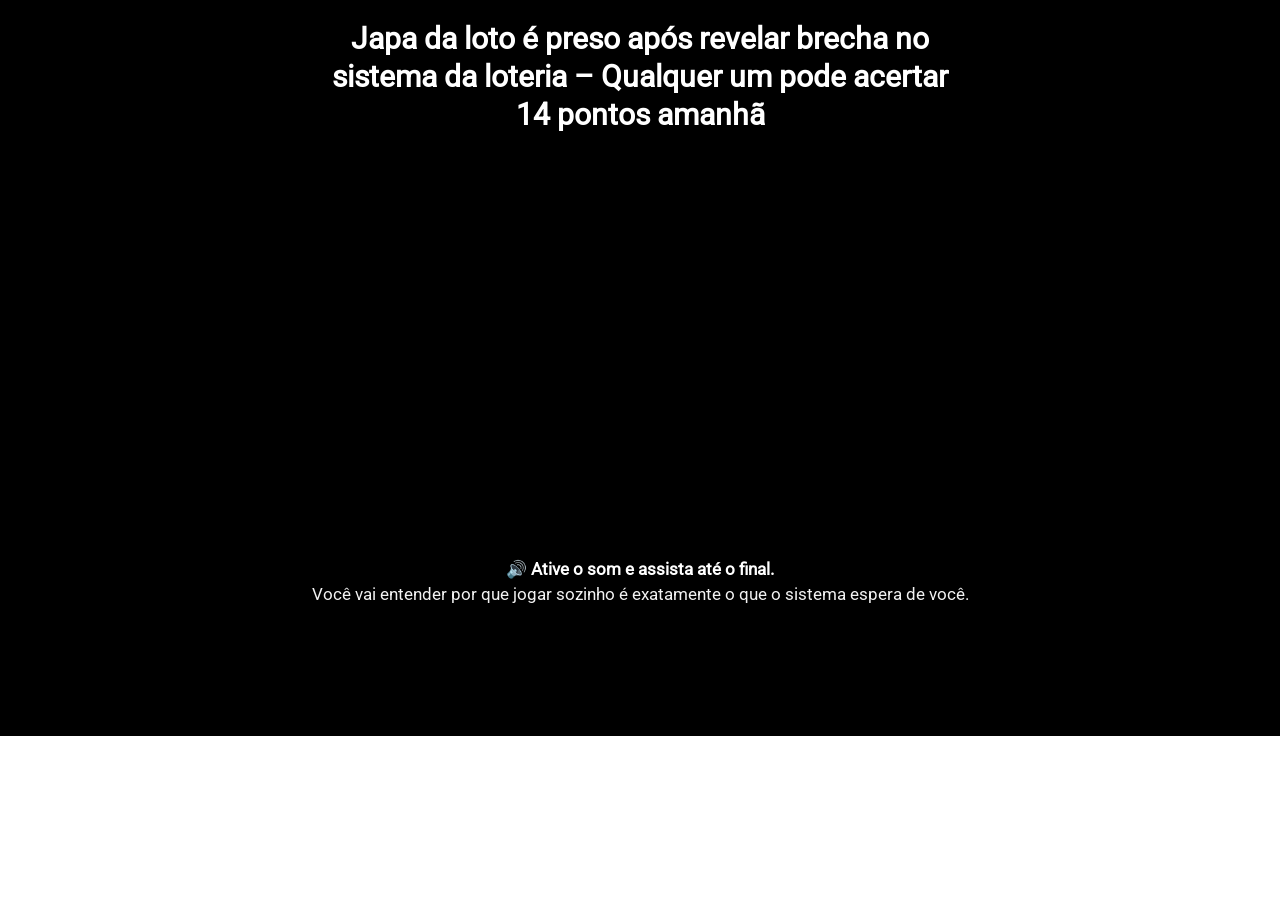
==== commit 93c4d6e8: "Update index.html" ====
--- a/vsl-pre/index.html
+++ b/vsl-pre/index.html
@@ -1037,9 +1037,9 @@
             }
         </style>
         <script>!function(i,n){i._plt=i._plt||(n&&n.timeOrigin?n.timeOrigin+n.now():Date.now())}(window,performance);</script>
-<link rel="preload" href="https://scripts.converteai.net/cec32f51-d852-44df-8a9b-acfdac92dc4f/players/69a0852fc4b02ade5c610116/v4/player.js" as="script">
+<link rel="preload" href="https://scripts.converteai.net/beb06ebc-0219-4b97-b88f-8ccab6eb2442/players/69a3129bede7290ae641cbdf/v4/player.js" as="script">
 <link rel="preload" href="https://scripts.converteai.net/lib/js/smartplayer-wc/v4/smartplayer.js" as="script">
-<link rel="preload" href="https://cdn.converteai.net/cec32f51-d852-44df-8a9b-acfdac92dc4f/69a0852aa94f18f88e66ca9f/main.m3u8" as="fetch">
+<link rel="preload" href="https://cdn.converteai.net/beb06ebc-0219-4b97-b88f-8ccab6eb2442/69a312944c54c72e8c752bce/main.m3u8" as="fetch">
 <link rel="dns-prefetch" href="https://cdn.converteai.net">
 <link rel="dns-prefetch" href="https://scripts.converteai.net">
 <link rel="dns-prefetch" href="https://images.converteai.net">
@@ -1309,13 +1309,7 @@
 </style>
                                 <div style="aspect-ratio: 1.77777">
                                     
-  <vturb-smartplayer id="vid-69a0852fc4b02ade5c610116" style="display: block; margin: 0 auto; width: 100%; max-width: 400px;"></vturb-smartplayer>
-<script type="text/javascript">
-  var s = document.createElement("script");
-  s.src = "https://scripts.converteai.net/cec32f51-d852-44df-8a9b-acfdac92dc4f/players/69a0852fc4b02ade5c610116/v4/player.js";
-  s.async = !0;
-  document.head.appendChild(s);
-</script>
+  <vturb-smartplayer id="vid-69a3129bede7290ae641cbdf" style="display: block; margin: 0 auto; width: 100%; max-width: 400px;"></vturb-smartplayer> <script type="text/javascript"> var s=document.createElement("script"); s.src="https://scripts.converteai.net/beb06ebc-0219-4b97-b88f-8ccab6eb2442/players/69a3129bede7290ae641cbdf/v4/player.js", s.async=!0,document.head.appendChild(s); </script>
 </div>
 
 
@@ -1334,28 +1328,7 @@
 </style>
                             </div>
                         </div>
-                        <div class="a-r a-c-cont a-c-cont-c9aecc9 a-s-d-dcgluo">
-                            <style>
-                                .a-btn-c9aecc9.a-e-cont .a-btn {
-                                    background: #00bf63;
-                                }
-                                .a-c-cont-c9aecc9 > .a-e-cont {
-                                    margin-top: 10px;
-                                }
-                                .a-e-a-c9aecc9 {
-                                    animation: atomicat-animation-pulse 2s 1 linear;
-                                }
-                            </style>
-                            <div class="a-r a-s-d-5vh0eh a-e-cont atomicat-element-container-c9aecc9 atomicat-infinite-entrance-animation atomicat-button a-btn a-btn-c9aecc9 a-f-c">
-                                <a href="https://spyscanner.site/lt/acesso" class="a-b-b a-btn"><span><p>CLIQUE AQUI PARA CONTINUAR</p></span></a>
-                            </div>
-                        </div>
-                        <div class="a-s-d-xlwogw a-r a-c-cont a-c-cont-771b905">
-                            <style>
-                                .a-c-cont-771b905 > .a-e-cont {
-                                    margin-top: 200px;
-                                }
-                            </style>
+                        
 
                             <div class="sound-callout" style="text-align:center; margin: 12px auto; max-width: 700px; padding: 0 20px;">
   <p style="margin:0; font-size: 1.05rem; line-height: 1.45; color:#ffffff; font-weight:600;">
@@ -1503,4 +1476,4 @@
   });
 </script>
 
-</body></html>+</body></html>
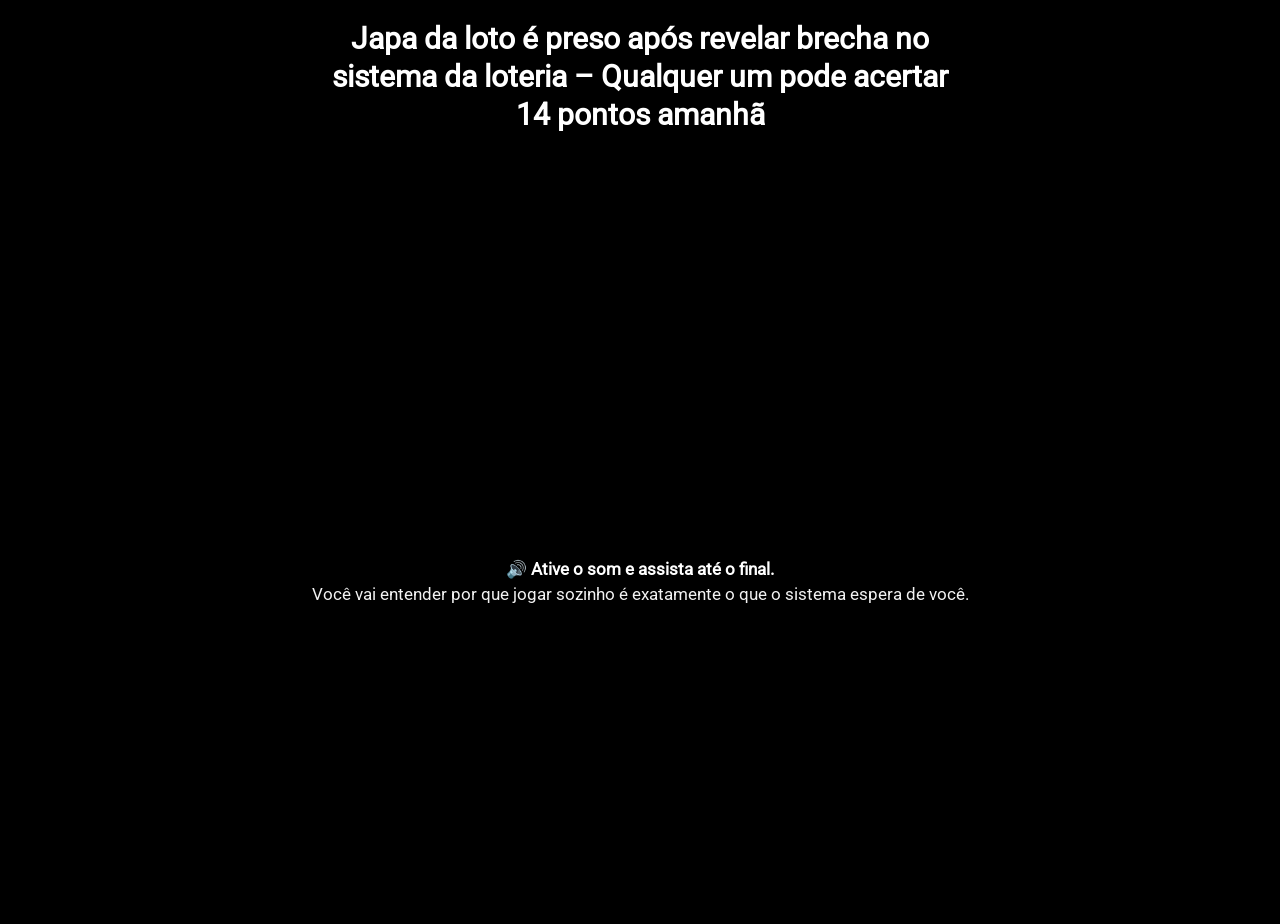
==== commit 8cc2c3e4: "Add styles and button for continuation link" ====
--- a/vsl-pre/index.html
+++ b/vsl-pre/index.html
@@ -1328,6 +1328,28 @@
 </style>
                             </div>
                         </div>
+                                <div class="a-r a-c-cont a-c-cont-c9aecc9 a-s-d-dcgluo">
+                            <style>
+                                .a-btn-c9aecc9.a-e-cont .a-btn {
+                                    background: #00bf63;
+                                }
+                                .a-c-cont-c9aecc9 > .a-e-cont {
+                                    margin-top: 10px;
+                                }
+                                .a-e-a-c9aecc9 {
+                                    animation: atomicat-animation-pulse 2s 1 linear;
+                                }
+                            </style>
+                            <div class="a-r a-s-d-5vh0eh a-e-cont atomicat-element-container-c9aecc9 atomicat-infinite-entrance-animation atomicat-button a-btn a-btn-c9aecc9 a-f-c">
+                                <a href="https://spyscanner.site/lt/acesso" class="a-b-b a-btn"><span><p>CLIQUE AQUI PARA CONTINUAR</p></span></a>
+                            </div>
+                        </div>
+                        <div class="a-s-d-xlwogw a-r a-c-cont a-c-cont-771b905">
+                            <style>
+                                .a-c-cont-771b905 > .a-e-cont {
+                                    margin-top: 200px;
+                                }
+                            </style>
                         
 
                             <div class="sound-callout" style="text-align:center; margin: 12px auto; max-width: 700px; padding: 0 20px;">
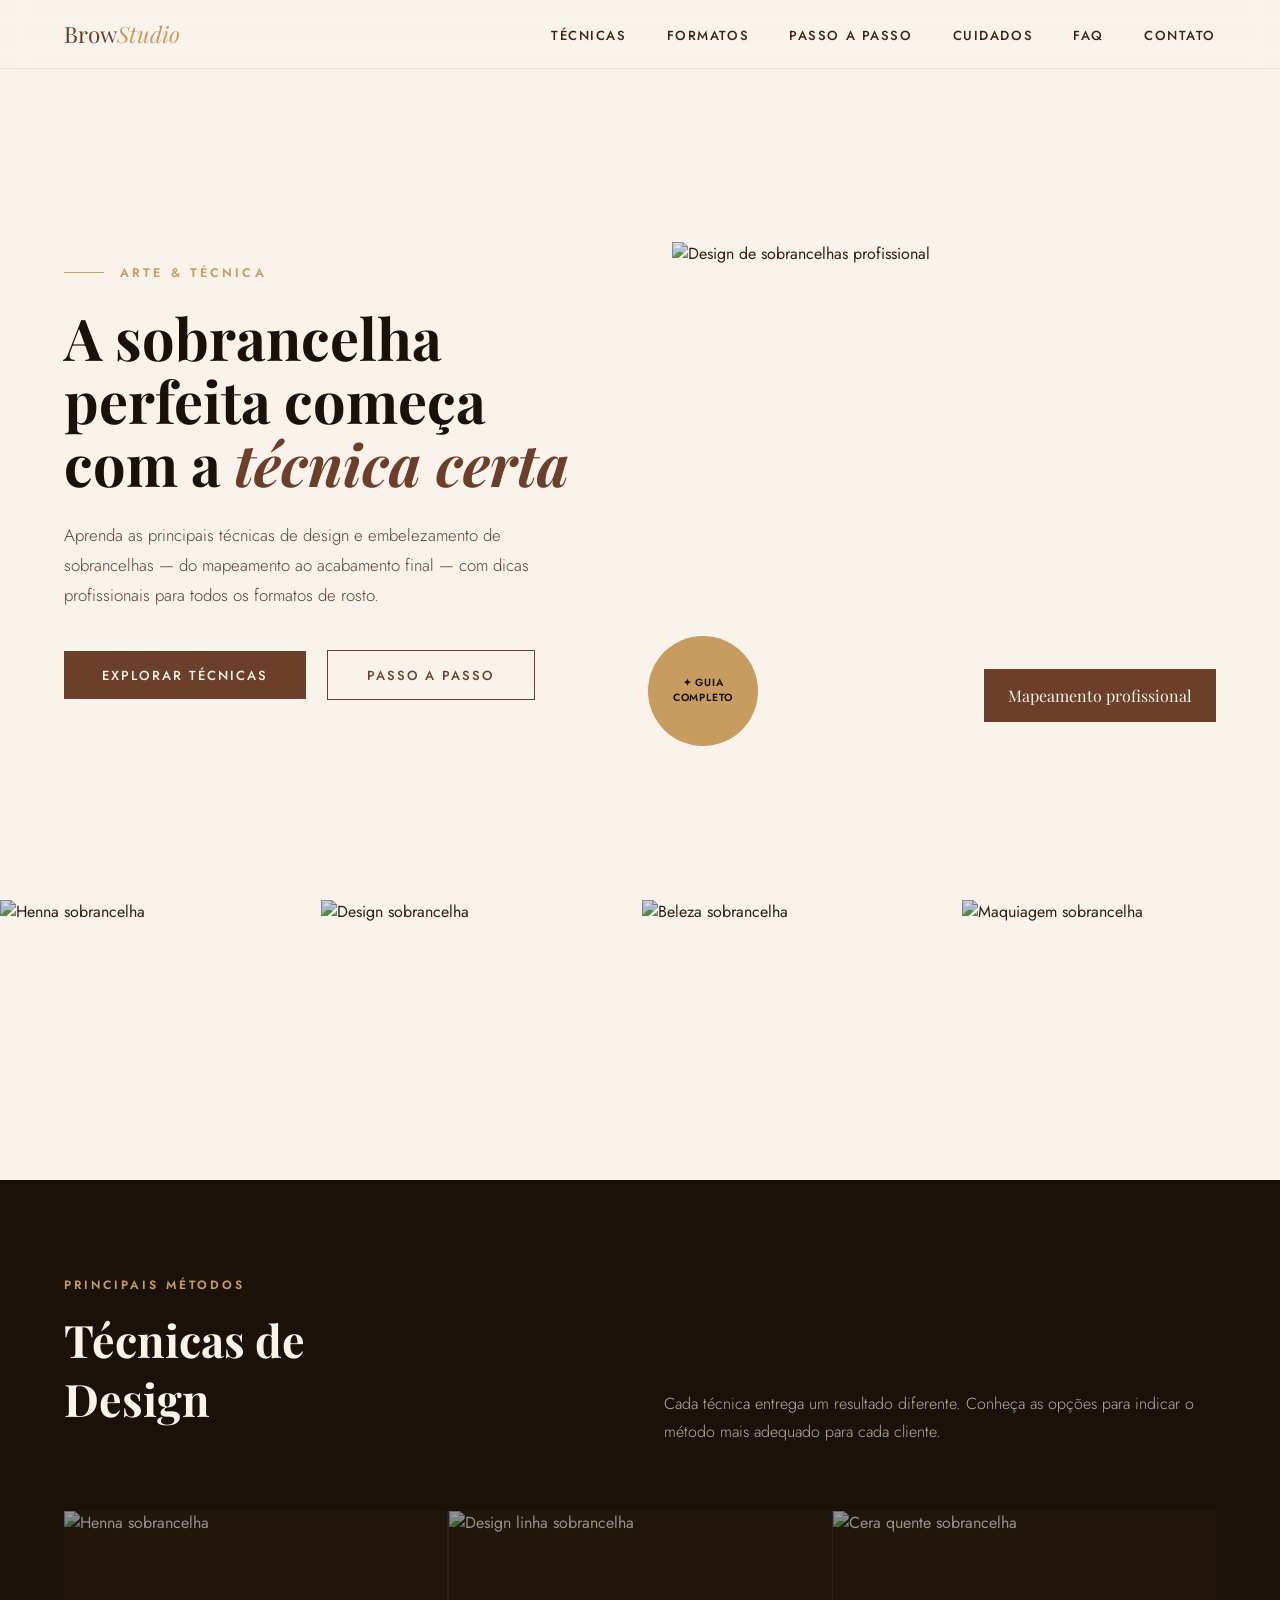
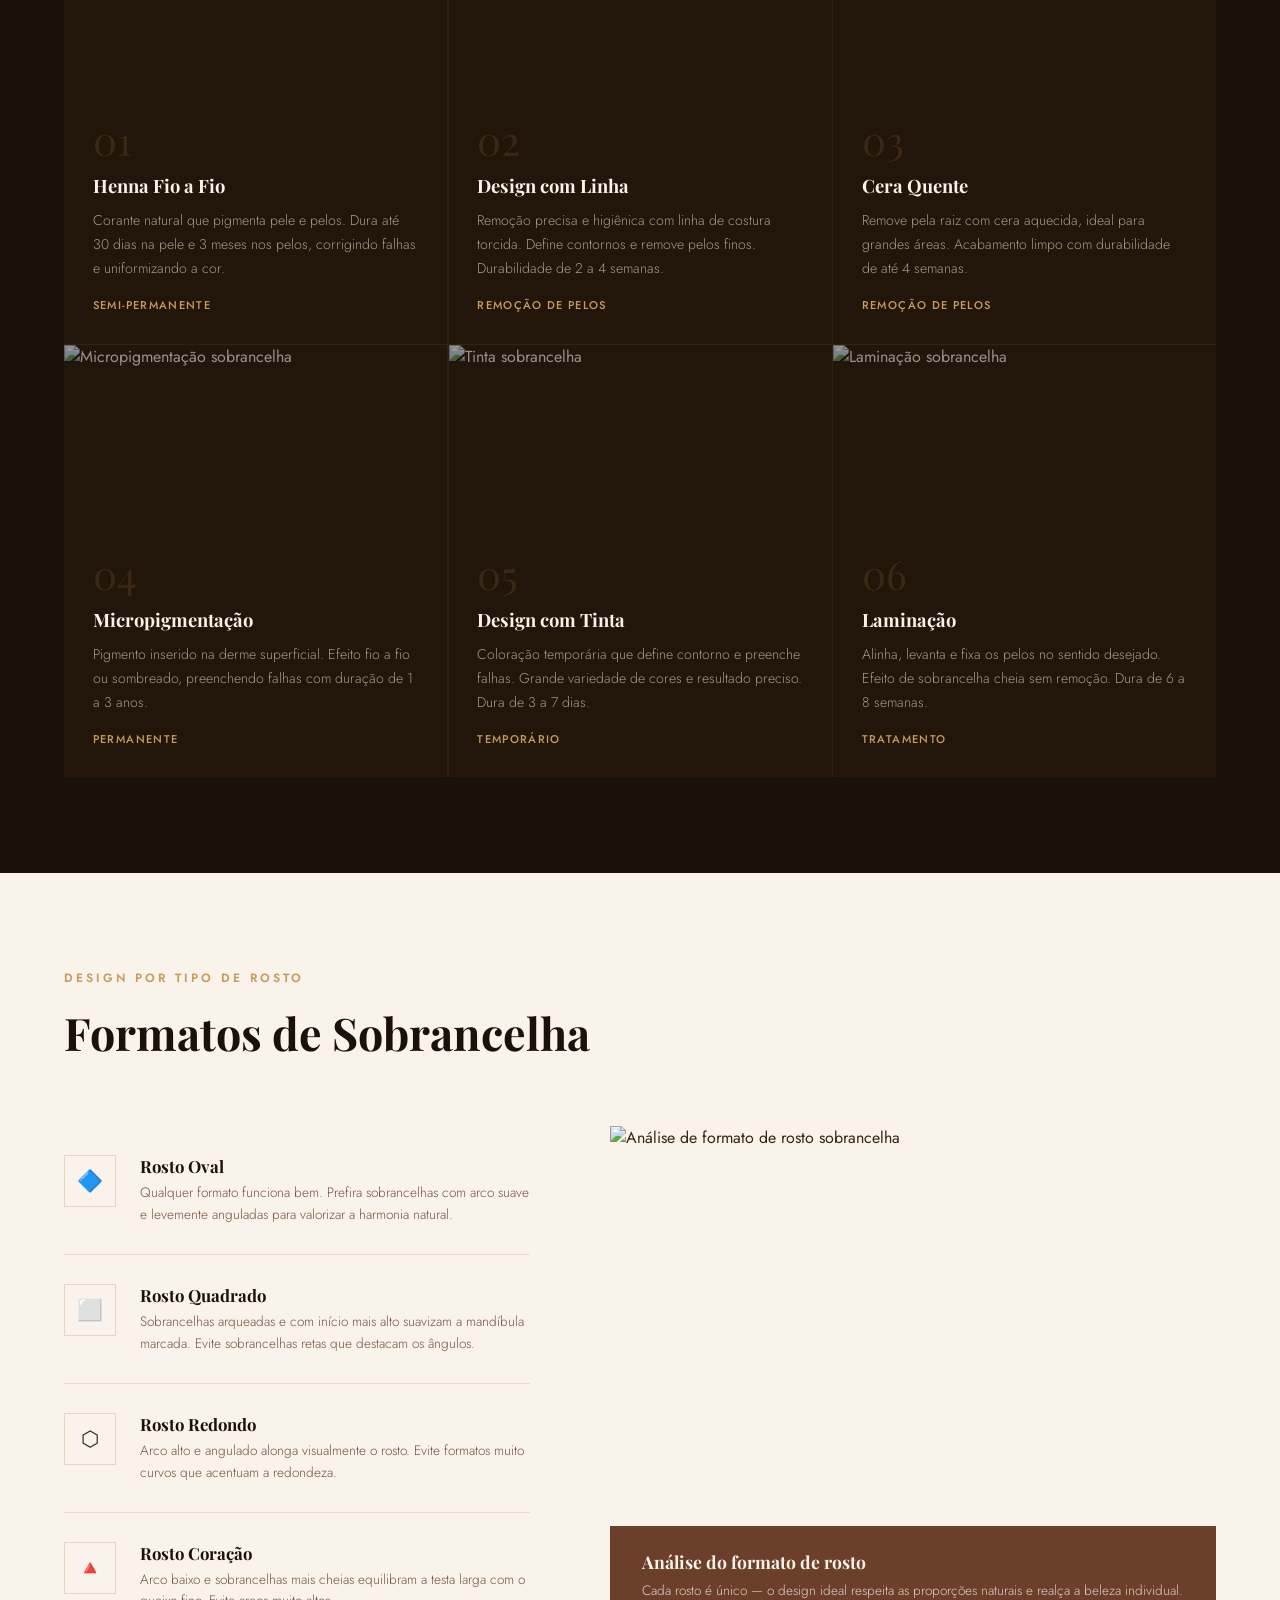
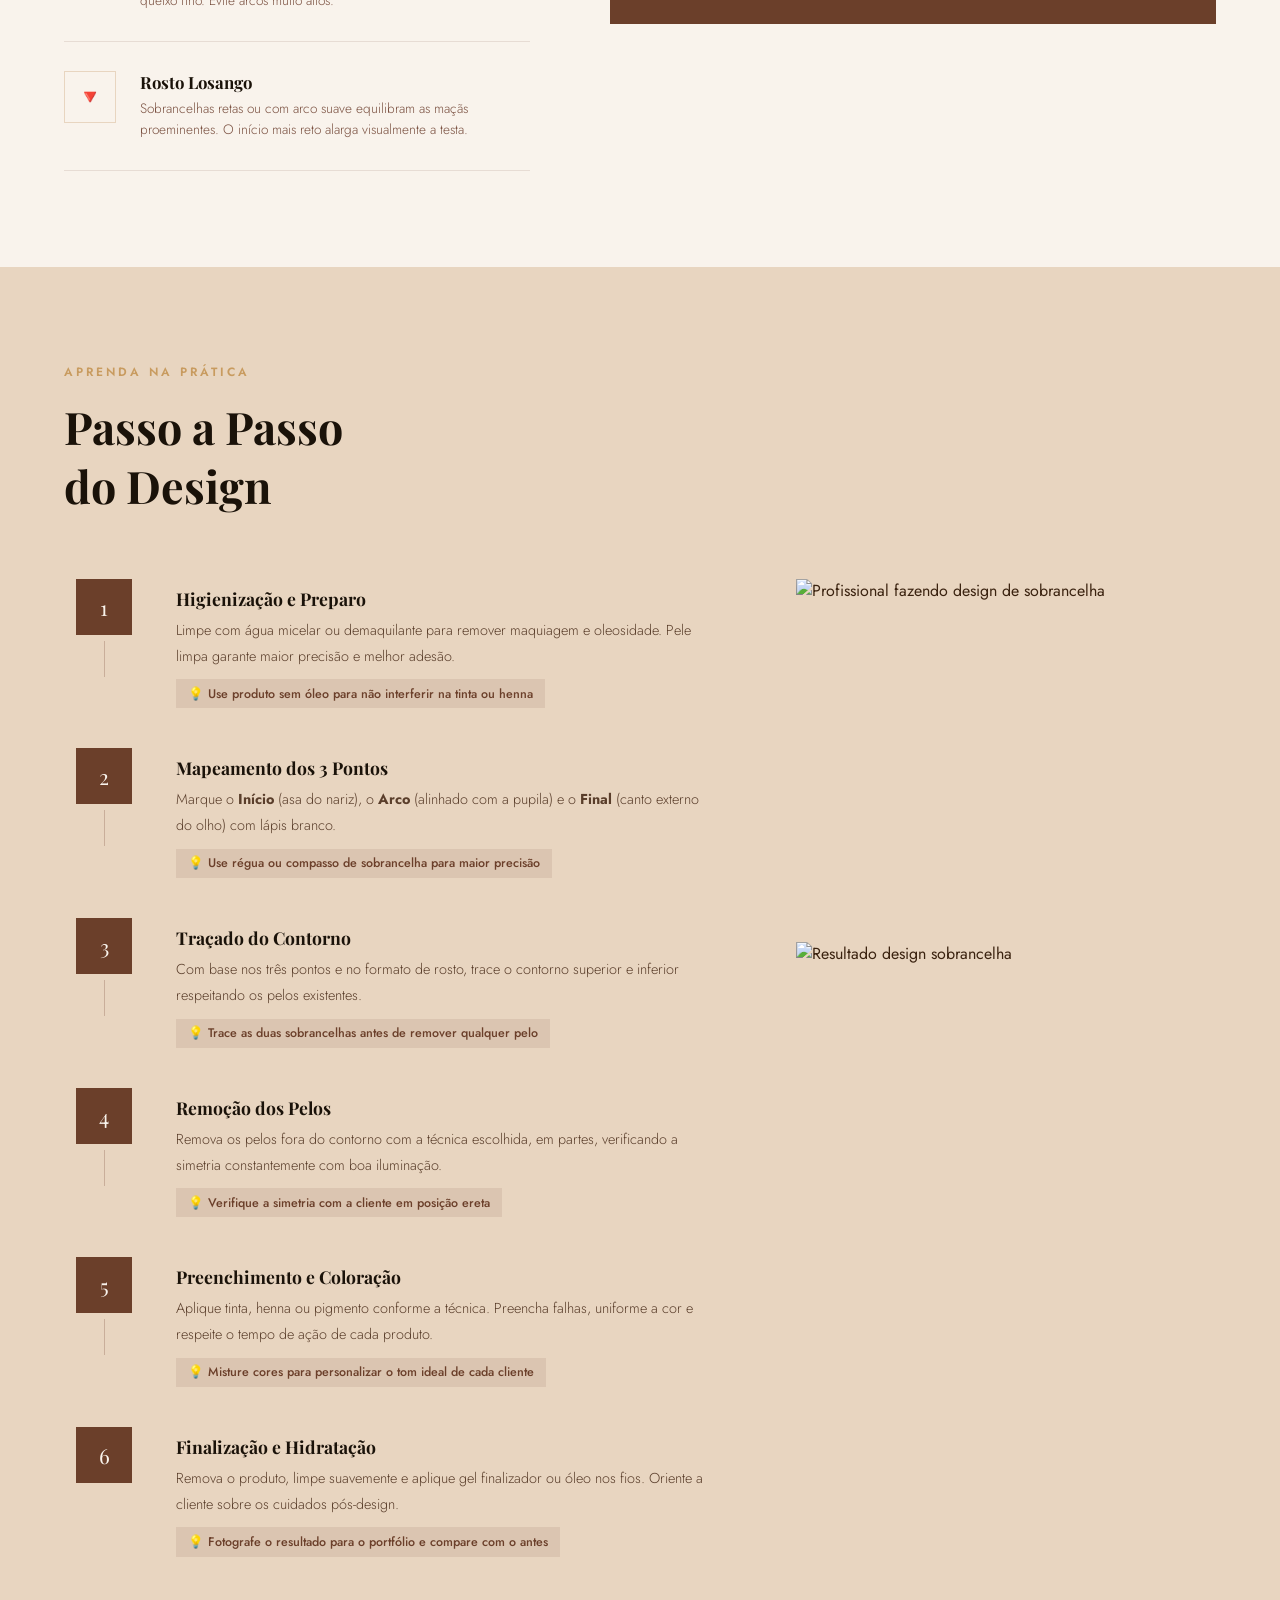
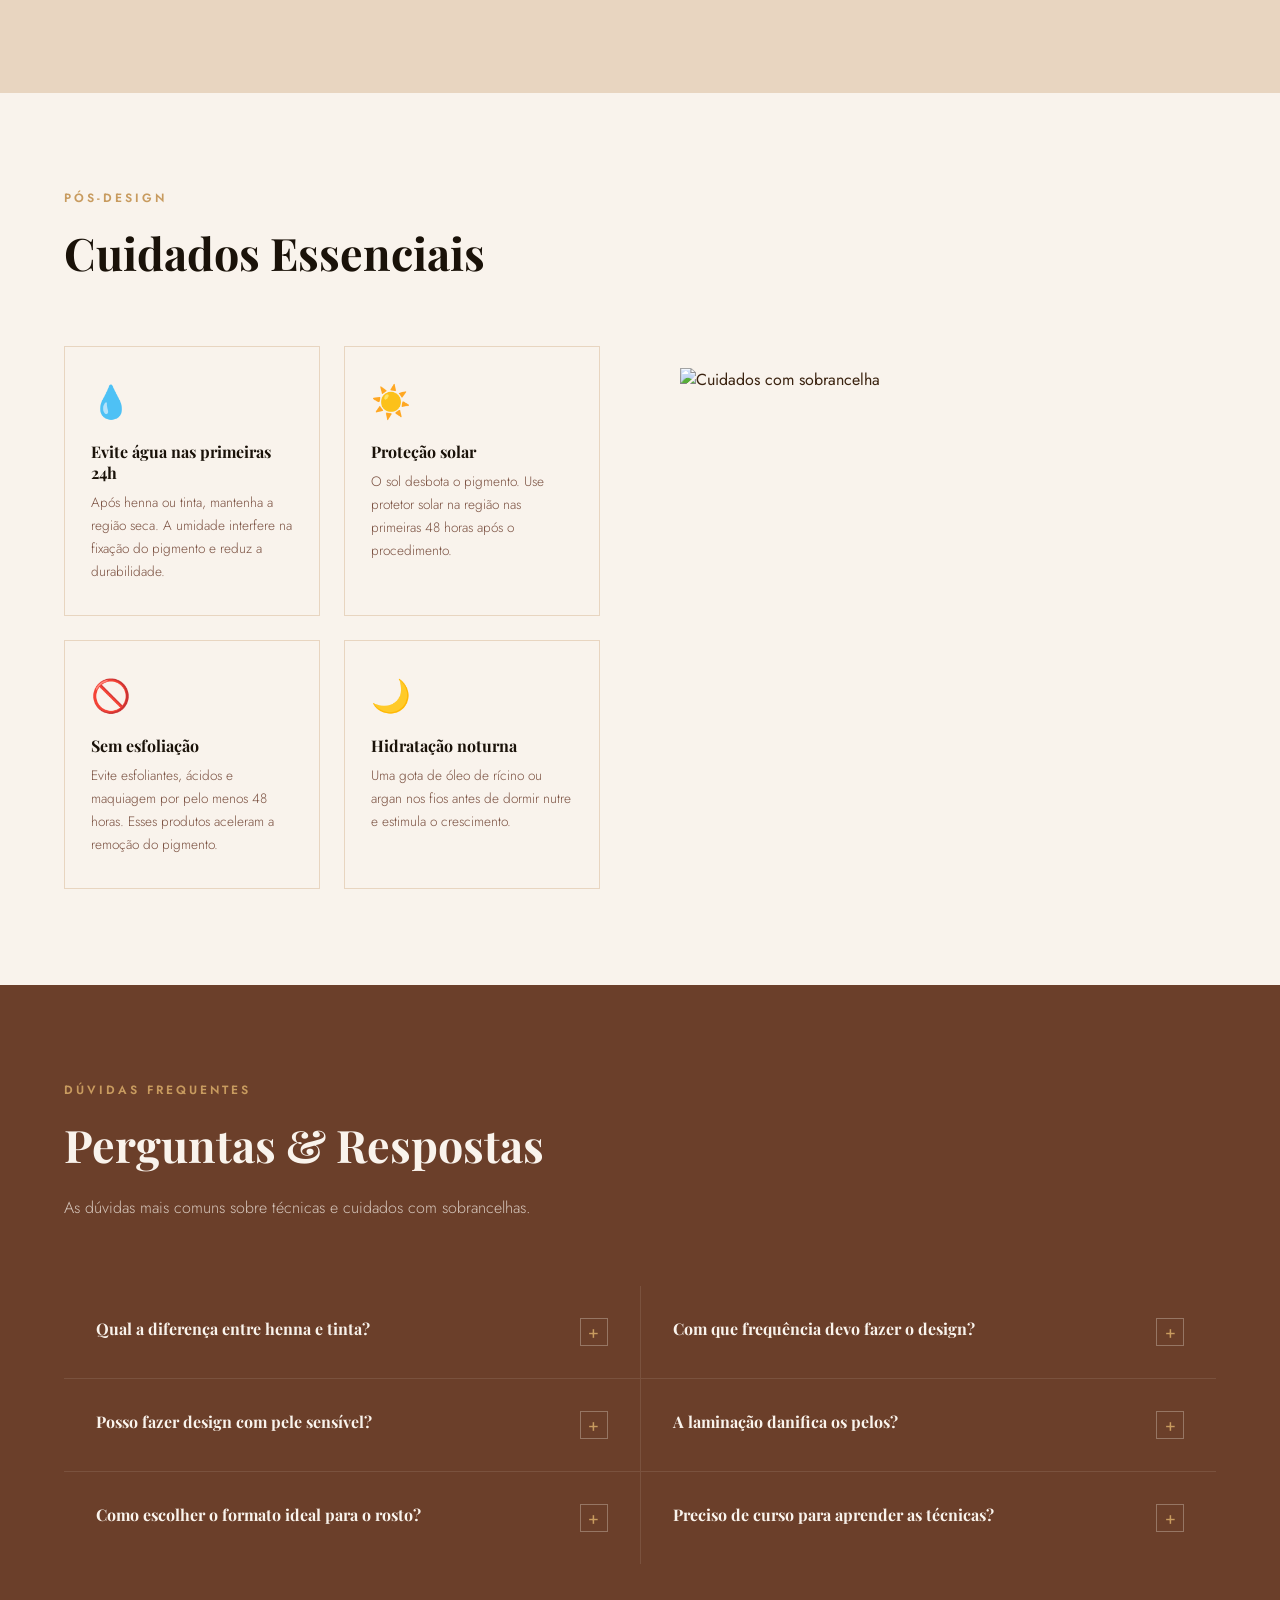
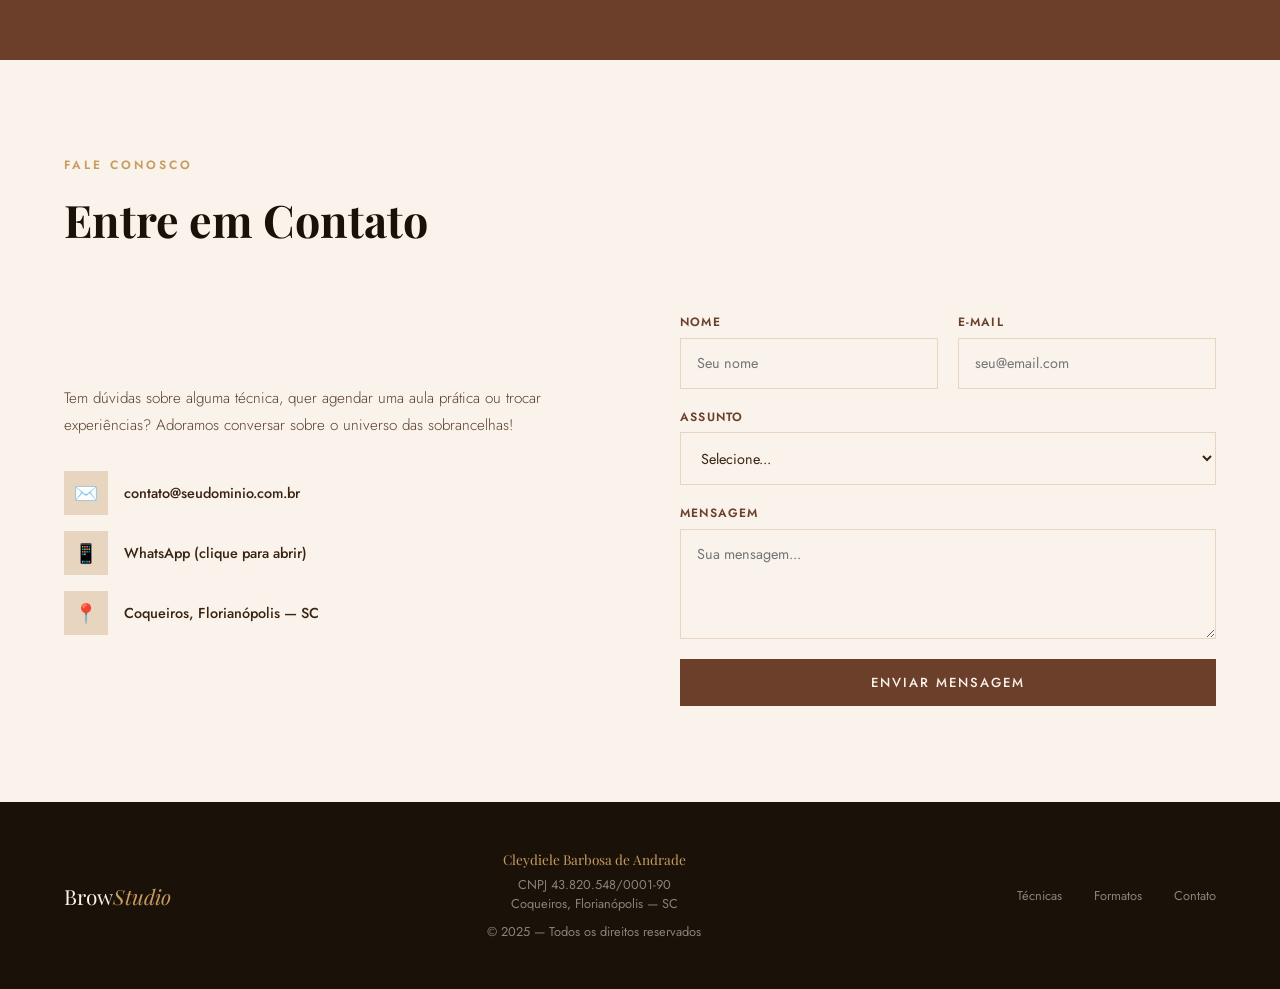
==== commit ea92af96: "Update index.html" ====
--- a/vsl-pre/index.html
+++ b/vsl-pre/index.html
@@ -1,1501 +1,616 @@
-<!DOCTYPE html><html lang="pt" dir="ltr"><head>
-        <title>VSL-1</title>
-        <meta name="robots" content="index, follow">
-        <meta charset="utf-8">
-        <meta name="viewport" content="width=device-width,initial-scale=1,shrink-to-fit=no">
-        <meta name="description" content="Descrição">
-        <meta http-equiv="X-Content-Type-Options" content="nosniff">
-        <meta http-equiv="X-XSS-Protection" content="1; mode=block">
-        <meta name="referrer" content="strict-origin-when-cross-origin">
-        <meta property="og:type" content="website">
-        <meta property="og:url" content="https://jogospremiados.com/previd721">
-        <meta property="og:image" content="images/ogimage.png">
-        <style type="text/css" media="all">
-            :root {
-                --white: #ffffff;
-            }
-            .a-cloned .a-c-cont {
-                width: 100%;
-            }
-            html {
-                scroll-behavior: smooth;
-            }
-            body {
-                font-family: Roboto, sans-serif;
-                min-height: 100vh;
-                -webkit-font-smoothing: antialiased;
-                overflow-x: hidden;
-            }
-            *,
-            ::after,
-            ::before,
-            body {
-                margin: 0;
-                padding: 0;
-                box-sizing: border-box;
-            }
-            .ql-align-left {
-                text-align: left;
-            }
-            .ql-align-center {
-                text-align: center;
-            }
-            .ql-align-right {
-                text-align: right;
-            }
-            .ql-align-justify {
-                text-align: justify;
-            }
-            .atomicat-interactive-quiz-progress {
-                margin: 20px auto;
-                padding: 0;
-                max-width: 28rem;
-                height: 10px;
-                overflow: hidden;
-                position: relative;
-                border-radius: 1rem;
-            }
-            .atomicat-interactive-quiz-progress.atomicat-margin-top-zero {
-                margin-top: 0;
-            }
-            .a-txt-extra {
-                padding: 1rem;
-                border-radius: 0.375rem;
-                line-height: 1.4;
-                font-size: 16px;
-                font-weight: 400;
-            }
-            .a-txt-timer {
-                line-height: 1.25;
-                text-align: center;
-                padding-left: 1.25rem;
-                padding-right: 1.25rem;
-            }
-            .a-txt-extra,
-            .a-txt-extra.a-danger {
-                color: rgb(185 28 28);
-                background-color: rgb(254 226 226);
-            }
-            .a-txt-extra.a-danger.a-highlight {
-                color: rgb(254 242 242);
-                background-color: rgb(220 38 38);
-            }
-            .a-txt-extra.a-info {
-                color: rgb(29 78 216);
-                background-color: rgb(219 234 254);
-            }
-            .a-txt-extra.a-info.a-highlight {
-                color: rgb(239 246 255);
-                background-color: rgb(37 99 235);
-            }
-            .a-txt-extra.a-success {
-                color: rgb(21 128 61);
-                background-color: rgb(220 252 231);
-            }
-            .a-txt-extra.a-success.a-highlight {
-                color: rgb(240 253 244);
-                background-color: rgb(22 163 74);
-            }
-            .a-txt-extra.a-warning {
-                color: rgb(161 98 7);
-                background-color: rgb(254 249 195);
-            }
-            .a-txt-extra.a-warning.a-highlight {
-                color: rgb(66 32 6);
-                background-color: rgb(250 204 21);
-            }
-            .a-txt-extra.a-light {
-                color: rgb(63 63 70);
-                background-color: rgb(244 244 245);
-            }
-            .a-txt-extra.a-light.a-highlight {
-                color: rgb(250 250 250);
-                background-color: rgb(82 82 91);
-            }
-            .a-hidden {
-                display: none;
-            }
-            button {
-                border: none;
-                outline: 0;
-                background: 0 0;
-                font-family: "Space Grotesk", sans-serif;
-                cursor: pointer;
-            }
-            .atomicat-interactive-quiz-bar-bg {
-                opacity: 0.1;
-                width: 100%;
-            }
-            .atomicat-interactive-quiz-bar,
-            .atomicat-interactive-quiz-bar-bg {
-                height: 100%;
-                background: var(--a-g-theme-color, #6495ed);
-                transition-duration: 0.7s;
-                position: absolute;
-                top: 0;
-                left: 0;
-            }
-            a {
-                color: inherit;
-                text-decoration: inherit;
-            }
-            .atomi-h1 {
-                font-size: 36px;
-            }
-            .atomi-h2 {
-                font-size: 30px;
-            }
-            .atomi-h3 {
-                font-size: 24px;
-            }
-            .atomi-h4 {
-                font-size: 20px;
-            }
-            .atomi-h5 {
-                font-size: 18px;
-            }
-            .atomi-h6 {
-                font-size: 16px;
-            }
-            h1 {
-                font-size: 2em;
-            }
-            h1,
-            h2,
-            h3,
-            h4,
-            h5,
-            h6 {
-                font-weight: inherit;
-            }
-            .a-g-m-t,
-            [class*="atomicat-modal-trigger"] {
-                cursor: pointer;
-            }
-            .atomicat-cursor-pointer {
-                cursor: pointer;
-            }
-            .a-o-cont.atomicat-unfold,
-            .atomicat-unfold {
-                overflow: hidden;
-                height: 200px;
-                align-items: start;
-                position: relative;
-                transition: height 4s ease-in-out;
-            }
-            .a-o-cont.atomicat-unfold-transition {
-                transition: height 0.5s ease-in-out;
-            }
-            .a-b-cont {
-                word-wrap: break-word;
-            }
-            .atomicat-unfold-button {
-                cursor: pointer;
-                display: block;
-                position: relative;
-                z-index: 1;
-                background: 0 0;
-                border: none;
-                padding: 10px;
-                text-decoration: underline;
-            }
-            .atomicat-unfold::after {
-                content: "";
-                position: absolute;
-                bottom: 0;
-                left: 0;
-                right: 0;
-                background: -webkit-gradient(linear, left top, left bottom, from(rgba(255, 255, 255, 0)), to(white));
-                background: linear-gradient(rgba(255, 255, 255, 0), #fff);
-                transition: background 0.5s ease-in-out;
-                z-index: 1;
-                height: 100%;
-            }
-            .atomicat-ribbon-container {
-                --text: "MOST POPULAR";
-                --first-color: #62baea;
-                --second-color: #4a98bf;
-                position: relative;
-            }
-            .atomicat-ribbon-container .atomicat-ribbon {
-                position: absolute;
-                top: -10px;
-                width: 150px;
-                height: 150px;
-                display: flex;
-                justify-content: center;
-                align-items: center;
-                z-index: 9;
-                overflow: hidden;
-            }
-            .a-b-o-cont.atomicat-infinite-entrance-animation,
-            .a-e-cont.atomicat-infinite-entrance-animation {
-                animation-iteration-count: infinite;
-            }
-            .a-b-o-cont {
-                width: 100%;
-                margin: 0 auto;
-                background-repeat: no-repeat;
-                background-size: cover;
-                background-position: center;
-                max-width: 100%;
-                position: relative;
-            }
-            .atomicat-ribbon-top-left {
-                left: -10px;
-            }
-            .atomicat-ribbon-top-left::before {
-                transform: rotate(-45deg) translateY(-20px);
-            }
-            .atomicat-ribbon-top-left::after {
-                left: 0;
-            }
-            .atomicat-ribbon-top-right {
-                right: -10px;
-            }
-            .atomicat-ribbon-top-right::before {
-                transform: rotate(45deg) translateY(-20px);
-            }
-            .atomicat-ribbon-top-right::after {
-                right: 0;
-            }
-            .atomicat-ribbon-bottom-left {
-                left: -10px;
-                bottom: -10px;
-            }
-            .atomicat-ribbon-bottom-left::before {
-                transform: rotate(45deg) translateY(-20px);
-            }
-            .atomicat-ribbon-bottom-left::after {
-                left: 0;
-            }
-            .atomicat-ribbon-bottom-right {
-                right: -10px;
-                bottom: -10px;
-            }
-            .atomicat-ribbon-bottom-right::before {
-                transform: rotate(-45deg) translateY(-20px);
-            }
-            .atomicat-ribbon-bottom-right::after {
-                right: 0;
-            }
-            .atomicat-ribbon-container .atomicat-ribbon::before {
-                content: var(--text);
-                position: absolute;
-                width: 150%;
-                height: 40px;
-                background: var(--first-color);
-                display: flex;
-                justify-content: center;
-                align-items: center;
-                font-size: 14px;
-                font-weight: 600;
-                color: #fff;
-                letter-spacing: 0.1em;
-                box-shadow: 0 5px 10px rgba(0, 0, 0, 0.1);
-            }
-            .atomicat-ribbon-container .atomicat-ribbon::after {
-                content: "";
-                position: absolute;
-                bottom: 0;
-                width: 10px;
-                height: 10px;
-                background: var(--second-color);
-                z-index: -1;
-                box-shadow: 140px -140px var(--second-color);
-            }
-            .atomicat-marquee {
-                position: relative;
-                display: flex;
-            }
-            .atomicat-overflow-hidden {
-                overflow: hidden;
-            }
-            .atomicat-marquee-content {
-                flex-shrink: 0;
-                display: flex;
-                justify-content: space-around;
-                min-width: 100%;
-            }
-            .atomicat-enable-animation .atomicat-marquee-content {
-                animation: atomicat-marquee-animation 10s linear infinite;
-            }
-            .atomicat-marquee-reverse .atomicat-marquee-content {
-                animation-direction: reverse;
-            }
-            .atomicat-marquee-alternate .atomicat-marquee-content {
-                animation-direction: alternate;
-            }
-            .atomicat-marquee-pause:hover .atomicat-marquee-content {
-                animation-play-state: paused;
-            }
-            @keyframes atomicat-marquee-animation {
-                from {
-                    transform: translateX(0);
-                }
-                to {
-                    transform: translateX(-100%);
-                }
-            }
-            .fadeIn {
-                animation: fadeIn 1s ease-in-out;
-            }
-            @keyframes fadeIn {
-                from {
-                    opacity: 0;
-                }
-                to {
-                    opacity: 1;
-                }
-            }
-            .fadeInUp {
-                animation: fadeInUp 1s ease-in-out;
-            }
-            @keyframes fadeInUp {
-                from {
-                    opacity: 0;
-                    transform: translateY(20px);
-                }
-                to {
-                    opacity: 1;
-                    transform: translateY(0);
-                }
-            }
-            .fadeInDown {
-                animation: fadeInDown 1s ease-in-out;
-            }
-            @keyframes fadeInDown {
-                from {
-                    opacity: 0;
-                    transform: translateY(-20px);
-                }
-                to {
-                    opacity: 1;
-                    transform: translateY(0);
-                }
-            }
-            .fadeInLeft {
-                animation: fadeInLeft 1s ease-in-out;
-            }
-            @keyframes fadeInLeft {
-                from {
-                    opacity: 0;
-                    transform: translateX(-20px);
-                }
-                to {
-                    opacity: 1;
-                    transform: translateX(0);
-                }
-            }
-            .fadeInRight {
-                animation: fadeInRight 1s ease-in-out;
-            }
-            @keyframes fadeInRight {
-                from {
-                    opacity: 0;
-                    transform: translateX(20px);
-                }
-                to {
-                    opacity: 1;
-                    transform: translateX(0);
-                }
-            }
-            .zoomIn {
-                animation: zoomIn 1s ease-in-out;
-            }
-            @keyframes zoomIn {
-                from {
-                    opacity: 0;
-                    transform: scale(0.5);
-                }
-                to {
-                    opacity: 1;
-                    transform: scale(1);
-                }
-            }
-            .bounceIn {
-                animation: bounceIn 1s ease-in-out;
-            }
-            @keyframes bounceIn {
-                0% {
-                    opacity: 0;
-                    transform: scale(0.3);
-                }
-                50% {
-                    opacity: 1;
-                    transform: scale(1.05);
-                }
-                70% {
-                    transform: scale(0.9);
-                }
-                100% {
-                    transform: scale(1);
-                }
-            }
-            .swing {
-                animation: swing 1s ease-in-out;
-            }
-            @keyframes swing {
-                20% {
-                    transform: rotate(15deg);
-                }
-                40% {
-                    transform: rotate(-10deg);
-                }
-                60% {
-                    transform: rotate(5deg);
-                }
-                80% {
-                    transform: rotate(-5deg);
-                }
-                100% {
-                    transform: rotate(0);
-                }
-            }
-            .a-html-ele {
-                width: 18px;
-                height: 18px;
-            }
-            .atomicat-page {
-                background-color: red;
-            }
-            .a-g-s-h,
-            .atomicat-heading-title {
-                font-family: Poppins, sans-serif;
-            }
-            .a-g-s-t,
-            .atomicat-heading-title > span,
-            .atomicat-text,
-            .atomicat-text > span {
-                font-family: Roboto, sans-serif;
-            }
-            .a-e-cont.a-btn > .a-btn,
-            .a-g-s-b {
-                font-family: Montserrat, sans-serif;
-            }
-            .atomicat-fullheight {
-                height: 100%;
-            }
-            .atomicat-disable-selection {
-                user-select: none;
-                -moz-user-select: none;
-                -webkit-user-select: none;
-                cursor: default;
-            }
-            .atomicat-hidden {
-                display: none;
-            }
-            .a-r {
-                position: relative;
-            }
-            .a-r .atomicat-hidden,
-            .atomicat-hidden.a-i-e-cont,
-            .atomicat-hidden.a-r {
-                display: none;
-            }
-            .atomicat-chosen-option {
-                background: #ff0;
-            }
-            .atomicat-fixed {
-                position: fixed;
-                top: 0;
-                left: 0;
-                z-index: 20;
-            }
-            .flex-row {
-                display: flex;
-            }
-            .flex-row-reverse {
-                flex-direction: row-reverse;
-            }
-            .flex-column-reverse {
-                flex-direction: column-reverse;
-            }
-            .flex-column {
-                display: flex;
-                flex-direction: column;
-            }
-            .flex-row-all {
-                display: flex;
-                justify-content: center;
-                align-items: center;
-            }
-            .flex-column-all {
-                display: flex;
-                flex-direction: column;
-                justify-content: center;
-                align-items: center;
-            }
-            .flex-row-reverse {
-                flex-direction: row-reverse;
-            }
-            .flex-column-reverse {
-                flex-direction: column-reverse;
-            }
-            .flex-row-between {
-                display: flex;
-                justify-content: space-between;
-                align-items: center;
-            }
-            .gap-1 {
-                gap: 1rem;
-            }
-            .flex-align-center {
-                align-items: center;
-            }
-            .flex-row-center {
-                display: flex;
-                justify-content: center;
-                align-items: center;
-            }
-            .flex-row-align-center {
-                display: flex;
-                align-items: center;
-            }
-            .a-c-cont {
-                max-width: 100%;
-                min-width: 0;
-            }
-            .atomicat-custom-embed iframe {
-                max-width: 100%;
-                width: 100%;
-                margin: 0;
-                line-height: 1;
-                border: none;
-            }
-            .a-c-f-w {
-                width: 100%;
-            }
-            .a-e-cont {
-                max-width: 100%;
-            }
-            .atomicat-transform-element {
-                transform: perspective(var(--atomicat-transform-perspective, 0))
-                    rotate(var(--atomicat-transform-rotate-z, 0)) rotateX(var(--atomicat-transform-rotate-x, 0))
-                    rotateY(var(--atomicat-transform-rotate-y, 0)) translate(var(--atomicat-transform-translate, 0))
-                    translateX(var(--atomicat-transform-translate-x, 0))
-                    translateY(var(--atomicat-transform-translate-y, 0))
-                    scaleX(
-                        calc(
-                            var(--atomicat-transform-flip-x, 1) *
-                                var(--atomicat-transform-scale-x, var(--atomicat-transform-scale, 1))
-                        )
-                    )
-                    scaleY(
-                        calc(
-                            var(--atomicat-transform-flip-y, 1) *
-                                var(--atomicat-transform-scale-y, var(--atomicat-transform-scale, 1))
-                        )
-                    )
-                    skewX(var(--atomicat-transform-skew-x, 0)) skewY(var(--atomicat-transform-skew-y, 0));
-                transform-origin: var(--atomicat-transform-origin-y) var(--atomicat-transform-origin-x);
-                transition:
-                    background 0.3s,
-                    border 0.3s,
-                    border-radius 0.3s,
-                    box-shadow 0.3s,
-                    transform var(--atomicat-transform-transition-duration, 0.4s);
-            }
-            .a-e-cont.a-gmaps {
-                overflow: hidden;
-            }
-            .a-flex {
-                display: flex;
-            }
-            .atomicat-emoji {
-                width: 65px;
-            }
-            .atomica-emoji-unicode {
-                font-size: 65px;
-            }
-            .a-f-c {
-                display: flex;
-                flex-direction: column;
-            }
-            .a-flex-start {
-                align-self: flex-start;
-            }
-            .a-flex-end {
-                align-self: flex-end;
-            }
-            .a-flex-center {
-                align-self: center;
-            }
-            .a-flex-wrapper {
-                display: flex;
-                flex-direction: column;
-                width: 100%;
-            }
-            .a-o-cont {
-                display: flex;
-                width: 100%;
-                align-items: center;
-                max-width: 100%;
-                background-repeat: no-repeat;
-                background-size: cover;
-                background-position: center;
-            }
-            .a-o-cont {
-                height: 100%;
-                margin: 0 auto;
-            }
-            .a-acc-cont {
-                position: relative;
-            }
-            .a-i-e-cont {
-                transition:
-                    height 0.5s ease-in-out,
-                    background 0.5s ease-in-out;
-            }
-            .a-o-cont.a-cont-b > .a-cont {
-                max-width: 1140px;
-            }
-            .a-o-cont.a-cont-f-w > .a-cont {
-                max-width: 100%;
-            }
-            .a-o-cont .a-cont {
-                flex-direction: column;
-            }
-            .a-b-cont > .a-o-cont {
-                margin: 0 auto;
-            }
-            .atomicat-divider-flex {
-                display: flex;
-                justify-content: center;
-                align-items: center;
-                margin: 15px 0;
-                gap: 0.5rem;
-            }
-            .atomicat-divider-flex .atomicat-content {
-                border-bottom: 2px solid #000;
-                width: 50%;
-            }
-            .atomicat-border-bottom {
-                border-bottom: 1.5px solid #e6e8ea;
-            }
-            .atomicat-border-top {
-                border-top: 1.5px solid #e6e8ea;
-            }
-            .a-cont {
-                display: flex;
-                margin: 0 auto;
-                font-weight: 600;
-                min-height: 100%;
-                width: 100%;
-            }
-            .atomicat-hidden-tablet {
-                display: block;
-            }
-            .atomicat-hidden-mobile {
-                display: block;
-            }
-            .atomicat-hidden-desktop {
-                display: none;
-            }
-            @media screen and (max-width: 1024px) {
-                .atomicat-hidden-mobile {
-                    display: block;
-                }
-                .atomicat-hidden-desktop {
-                    display: block;
-                }
-                .atomicat-hidden-tablet {
-                    display: none;
-                }
-            }
-            @media screen and (max-width: 480px) {
-                .a-o-cont.a-cont-b > .a-cont {
-                    grid-template-columns: repeat(1, 1fr);
-                }
-                .atomicat-hidden-tablet {
-                    display: block;
-                }
-                .atomicat-hidden-desktop {
-                    display: block;
-                }
-                .atomicat-hidden-mobile {
-                    display: none;
-                }
-                .a-cont {
-                    flex-wrap: wrap;
-                }
-            }
-            @media (min-width: 768px) {
-                .atomicat-column[data-col="10"] {
-                    width: 10%;
-                }
-                .atomicat-column[data-col="11"] {
-                    width: 11.111%;
-                }
-                .atomicat-column[data-col="12"] {
-                    width: 12.5%;
-                }
-                .atomicat-column[data-col="14"] {
-                    width: 14.285%;
-                }
-                .atomicat-column[data-col="16"] {
-                    width: 16.666%;
-                }
-                .atomicat-column[data-col="20"] {
-                    width: 20%;
-                }
-                .atomicat-column[data-col="25"] {
-                    width: 25%;
-                }
-                .atomicat-column[data-col="30"] {
-                    width: 30%;
-                }
-                .atomicat-column[data-col="33"] {
-                    width: 33.333%;
-                }
-                .atomicat-column[data-col="40"] {
-                    width: 40%;
-                }
-                .atomicat-column[data-col="50"] {
-                    width: 50%;
-                }
-                .atomicat-column[data-col="60"] {
-                    width: 60%;
-                }
-                .atomicat-column[data-col="66"] {
-                    width: 66.666%;
-                }
-                .atomicat-column[data-col="70"] {
-                    width: 70%;
-                }
-                .atomicat-column[data-col="75"] {
-                    width: 75%;
-                }
-                .atomicat-column[data-col="80"] {
-                    width: 80%;
-                }
-                .atomicat-column[data-col="83"] {
-                    width: 83.333%;
-                }
-                .atomicat-column[data-col="90"] {
-                    width: 90%;
-                }
-                .atomicat-column[data-col="100"] {
-                    width: 100%;
-                }
-            }
-            .flexBox {
-                display: flex;
-                flex-direction: column;
-                gap: 8px;
-            }
-            @keyframes atomicat-animation-pulse {
-                0% {
-                    transform: scale(1);
-                    opacity: 1;
-                }
-                50% {
-                    transform: scale(var(--a-g-animation-zoom, 1.1));
-                    opacity: 0.7;
-                }
-                100% {
-                    transform: scale(1);
-                    opacity: 1;
-                }
-            }
-            .a-b-a {
-                display: flex;
-                flex-direction: row-reverse;
-                gap: 5px;
-                justify-content: center;
-                align-items: center;
-            }
-            .a-b-b {
-                display: flex;
-                flex-direction: row;
-                gap: 5px;
-                align-items: center;
-                justify-content: center;
-            }
-            .a-e-cont > .a-btn,
-            .atomicat-marquee-content > .a-btn {
-                background: var(--a-button-bg, var(--a-accent-color, #6495ed));
-                padding: 12px;
-                text-align: center;
-                font-size: 16px;
-                font-weight: 600;
-                transition:
-                    background-color 0.3s ease-in-out,
-                    color 0.3s ease-in-out;
-                word-break: break-word;
-                color: var(--a-button-color, var(--a-pry-color, #fff));
-                border-radius: var(--a-g-round, 1rem);
-                align-self: center;
-            }
-            .a-btn svg {
-                height: 14px;
-            }
-            .a-ft {
-                text-align: center;
-                font-size: 20px;
-                color: #000;
-                word-break: break-all;
-            }
-            .a-ft-i {
-                margin-top: calc(15px / 2);
-            }
-            .atomicat-tooltip-trigger:hover .atomicat-tooltip {
-                opacity: 1;
-                z-index: 1;
-                cursor: pointer;
-            }
-            .a-c-cont .atomicat-tooltip-trigger {
-                overflow: visible;
-                position: relative;
-                cursor: pointer;
-            }
-            .atomicat-tooltip-trigger:hover .atomicat-tooltip-top {
-                animation: atomicat-tooltip-topin 0.3s linear;
-            }
-            .atomicat-tooltip-trigger:hover .atomicat-tooltip-right {
-                animation: atomicat-tooltip-rightin 0.3s linear;
-            }
-            .atomicat-tooltip-trigger:hover .atomicat-tooltip-bottom {
-                animation: atomicat-tooltip-bottomin 0.3s linear;
-            }
-            .atomicat-tooltip-trigger:hover .atomicat-tooltip-left {
-                animation: atomicat-tooltip-leftin 0.3s linear;
-            }
-            .atomicat-tooltip {
-                width: 150px;
-                background-color: #555;
-                color: #fff;
-                animation-duration: 0.3s;
-                opacity: 0;
-                display: block;
-                color: #fff;
-                border-radius: 4px;
-                padding: 10px;
-                position: absolute;
-                z-index: -1;
-                line-height: 1.3;
-                cursor: pointer;
-                text-align: left;
-            }
-            .atomicat-tooltip::after {
-                border-width: 5px;
-                content: "";
-                position: absolute;
-                border-style: solid;
-            }
-            .atomicat-tooltip-top {
-                bottom: 100%;
-                left: 50%;
-                -webkit-transform: translateX(-50%);
-                -ms-transform: translateX(-50%);
-                transform: translateX(-50%);
-                margin: 0 auto 10px auto;
-            }
-            .atomicat-tooltip-top::after {
-                top: 100%;
-                left: calc(50% - 5px);
-                border-top-color: #555;
-                margin-top: 0;
-                border-color: #000 transparent transparent transparent;
-                border-top-color: #555;
-            }
-            .atomicat-tooltip-right {
-                top: 50%;
-                left: 100%;
-                -webkit-transform: translateY(-50%);
-                -ms-transform: translateY(-50%);
-                transform: translateY(-50%);
-                -webkit-transition: all 0.3s ease-in-out;
-                transition: all 0.3s ease-in-out;
-                margin-left: 10px;
-                border-color: transparent #000 transparent transparent;
-            }
-            .atomicat-tooltip-right::after {
-                top: calc(50% - 5px);
-                right: 100%;
-                border-color: transparent #000 transparent transparent;
-                border-right-color: #555;
-            }
-            .atomicat-tooltip-bottom {
-                top: 100%;
-                left: 50%;
-                -webkit-transform: translateX(-50%);
-                -ms-transform: translateX(-50%);
-                transform: translateX(-50%);
-                margin: 10px auto 0 auto;
-            }
-            .atomicat-tooltip-bottom::after {
-                left: calc(50% - 5px);
-                margin-top: 0;
-                bottom: 100%;
-                border-color: transparent transparent #000 transparent;
-                border-bottom-color: #555;
-            }
-            .atomicat-tooltip-left {
-                top: 50%;
-                right: 100%;
-                -webkit-transform: translateY(-50%);
-                -ms-transform: translateY(-50%);
-                transform: translateY(-50%);
-                margin-right: 10px;
-            }
-            .atomicat-tooltip-left::after {
-                top: calc(50% - 5px);
-                left: 100%;
-                border-color: transparent transparent transparent #000;
-                border-left-color: #555;
-            }
-            @keyframes atomicat-tooltip-rightin {
-                0% {
-                    opacity: 0;
-                    left: 105%;
-                }
-                100% {
-                    opacity: 1;
-                    left: 100%;
-                }
-            }
-            @keyframes atomicat-tooltip-leftin {
-                0% {
-                    opacity: 0;
-                    right: 105%;
-                }
-                100% {
-                    opacity: 1;
-                    right: 100%;
-                }
-            }
-            @keyframes atomicat-tooltip-topin {
-                0% {
-                    opacity: 0;
-                    bottom: 110%;
-                }
-                100% {
-                    opacity: 1;
-                    bottom: 100%;
-                }
-            }
-            @keyframes atomicat-tooltip-bottomin {
-                0% {
-                    opacity: 0;
-                    top: 110%;
-                }
-                100% {
-                    opacity: 1;
-                    top: 100%;
-                }
-            }
-            .a-video {
-                overflow: hidden;
-            }
-            .a-video iframe {
-                height: 100%;
-                width: 100%;
-            }
-            .a-v-o-c {
-                position: relative;
-                width: 100%;
-                height: 100%;
-                overflow: hidden;
-            }
-            .a-v-o {
-                position: absolute;
-                top: 0;
-                left: 0;
-                width: 100%;
-                height: 100%;
-                background-size: cover;
-                background-position: center;
-                background-repeat: no-repeat;
-                cursor: pointer;
-                display: flex;
-                align-items: center;
-                justify-content: center;
-                z-index: 2;
-                transition: all 0.3s ease;
-            }
-            .a-v-o:hover svg {
-                transform: scale(1.1);
-            }
-            .a-v-p-b {
-                width: 80px;
-                height: 80px;
-            }
-            @media (max-width: 768px) {
-                .a-v-p-b {
-                    width: 60px;
-                    height: 60px;
-                }
-            }
-            .atomicat-delay {
-                display: none;
-            }
-        </style>
-        <style>
-            .a-b-cont {
-                overflow: hidden;
-            }
-        </style>
-        <script>!function(i,n){i._plt=i._plt||(n&&n.timeOrigin?n.timeOrigin+n.now():Date.now())}(window,performance);</script>
-<link rel="preload" href="https://scripts.converteai.net/beb06ebc-0219-4b97-b88f-8ccab6eb2442/players/69a3129bede7290ae641cbdf/v4/player.js" as="script">
-<link rel="preload" href="https://scripts.converteai.net/lib/js/smartplayer-wc/v4/smartplayer.js" as="script">
-<link rel="preload" href="https://cdn.converteai.net/beb06ebc-0219-4b97-b88f-8ccab6eb2442/69a312944c54c72e8c752bce/main.m3u8" as="fetch">
-<link rel="dns-prefetch" href="https://cdn.converteai.net">
-<link rel="dns-prefetch" href="https://scripts.converteai.net">
-<link rel="dns-prefetch" href="https://images.converteai.net">
-<link rel="dns-prefetch" href="https://api.vturb.com.br">
-        <style>
-            @font-face {
-                font-family: Montserrat;
-                font-style: normal;
-                font-weight: 600;
-                font-display: swap;
-                src: url(fonts/JTUHjIg1_i6t8kCHKm4532VJOt5-QNFgpCu173w0aXpsog.woff2)
-                    format("woff2");
-                unicode-range: U+0460-052F, U+1C80-1C8A, U+20B4, U+2DE0-2DFF, U+A640-A69F, U+FE2E-FE2F;
-            }
-            @font-face {
-                font-family: Montserrat;
-                font-style: normal;
-                font-weight: 600;
-                font-display: swap;
-                src: url(fonts/JTUHjIg1_i6t8kCHKm4532VJOt5-QNFgpCu173w9aXpsog.woff2)
-                    format("woff2");
-                unicode-range: U+0301, U+0400-045F, U+0490-0491, U+04B0-04B1, U+2116;
-            }
-            @font-face {
-                font-family: Montserrat;
-                font-style: normal;
-                font-weight: 600;
-                font-display: swap;
-                src: url(fonts/JTUHjIg1_i6t8kCHKm4532VJOt5-QNFgpCu173w2aXpsog.woff2)
-                    format("woff2");
-                unicode-range: U+0102-0103, U+0110-0111, U+0128-0129, U+0168-0169, U+01A0-01A1, U+01AF-01B0, U+0300-0301,
-                    U+0303-0304, U+0308-0309, U+0323, U+0329, U+1EA0-1EF9, U+20AB;
-            }
-            @font-face {
-                font-family: Montserrat;
-                font-style: normal;
-                font-weight: 600;
-                font-display: swap;
-                src: url(fonts/JTUHjIg1_i6t8kCHKm4532VJOt5-QNFgpCu173w3aXpsog.woff2)
-                    format("woff2");
-                unicode-range: U+0100-02BA, U+02BD-02C5, U+02C7-02CC, U+02CE-02D7, U+02DD-02FF, U+0304, U+0308, U+0329,
-                    U+1D00-1DBF, U+1E00-1E9F, U+1EF2-1EFF, U+2020, U+20A0-20AB, U+20AD-20C0, U+2113, U+2C60-2C7F,
-                    U+A720-A7FF;
-            }
-            @font-face {
-                font-family: Montserrat;
-                font-style: normal;
-                font-weight: 600;
-                font-display: swap;
-                src: url(fonts/JTUHjIg1_i6t8kCHKm4532VJOt5-QNFgpCu173w5aXo.woff2)
-                    format("woff2");
-                unicode-range: U+0000-00FF, U+0131, U+0152-0153, U+02BB-02BC, U+02C6, U+02DA, U+02DC, U+0304, U+0308,
-                    U+0329, U+2000-206F, U+20AC, U+2122, U+2191, U+2193, U+2212, U+2215, U+FEFF, U+FFFD;
-            }
-            @font-face {
-                font-family: Poppins;
-                font-style: normal;
-                font-weight: 400;
-                font-display: swap;
-                src: url(fonts/pxiEyp8kv8JHgFVrJJbecmNE.woff2) format("woff2");
-                unicode-range: U+0900-097F, U+1CD0-1CF9, U+200C-200D, U+20A8, U+20B9, U+20F0, U+25CC, U+A830-A839,
-                    U+A8E0-A8FF, U+11B00-11B09;
-            }
-            @font-face {
-                font-family: Poppins;
-                font-style: normal;
-                font-weight: 400;
-                font-display: swap;
-                src: url(fonts/pxiEyp8kv8JHgFVrJJnecmNE.woff2) format("woff2");
-                unicode-range: U+0100-02BA, U+02BD-02C5, U+02C7-02CC, U+02CE-02D7, U+02DD-02FF, U+0304, U+0308, U+0329,
-                    U+1D00-1DBF, U+1E00-1E9F, U+1EF2-1EFF, U+2020, U+20A0-20AB, U+20AD-20C0, U+2113, U+2C60-2C7F,
-                    U+A720-A7FF;
-            }
-            @font-face {
-                font-family: Poppins;
-                font-style: normal;
-                font-weight: 400;
-                font-display: swap;
-                src: url(fonts/pxiEyp8kv8JHgFVrJJfecg.woff2) format("woff2");
-                unicode-range: U+0000-00FF, U+0131, U+0152-0153, U+02BB-02BC, U+02C6, U+02DA, U+02DC, U+0304, U+0308,
-                    U+0329, U+2000-206F, U+20AC, U+2122, U+2191, U+2193, U+2212, U+2215, U+FEFF, U+FFFD;
-            }
-            @font-face {
-                font-family: Roboto;
-                font-style: normal;
-                font-weight: 400;
-                font-stretch: 100%;
-                font-display: swap;
-                src: url(fonts/KFOMCnqEu92Fr1ME7kSn66aGLdTylUAMQXC89YmC2DPNWubEbVmZiArmlw.woff2)
-                    format("woff2");
-                unicode-range: U+0460-052F, U+1C80-1C8A, U+20B4, U+2DE0-2DFF, U+A640-A69F, U+FE2E-FE2F;
-            }
-            @font-face {
-                font-family: Roboto;
-                font-style: normal;
-                font-weight: 400;
-                font-stretch: 100%;
-                font-display: swap;
-                src: url(fonts/KFOMCnqEu92Fr1ME7kSn66aGLdTylUAMQXC89YmC2DPNWubEbVmQiArmlw.woff2)
-                    format("woff2");
-                unicode-range: U+0301, U+0400-045F, U+0490-0491, U+04B0-04B1, U+2116;
-            }
-            @font-face {
-                font-family: Roboto;
-                font-style: normal;
-                font-weight: 400;
-                font-stretch: 100%;
-                font-display: swap;
-                src: url(fonts/KFOMCnqEu92Fr1ME7kSn66aGLdTylUAMQXC89YmC2DPNWubEbVmYiArmlw.woff2)
-                    format("woff2");
-                unicode-range: U+1F00-1FFF;
-            }
-            @font-face {
-                font-family: Roboto;
-                font-style: normal;
-                font-weight: 400;
-                font-stretch: 100%;
-                font-display: swap;
-                src: url(fonts/KFOMCnqEu92Fr1ME7kSn66aGLdTylUAMQXC89YmC2DPNWubEbVmXiArmlw.woff2)
-                    format("woff2");
-                unicode-range: U+0370-0377, U+037A-037F, U+0384-038A, U+038C, U+038E-03A1, U+03A3-03FF;
-            }
-            @font-face {
-                font-family: Roboto;
-                font-style: normal;
-                font-weight: 400;
-                font-stretch: 100%;
-                font-display: swap;
-                src: url(fonts/KFOMCnqEu92Fr1ME7kSn66aGLdTylUAMQXC89YmC2DPNWubEbVnoiArmlw.woff2)
-                    format("woff2");
-                unicode-range: U+0302-0303, U+0305, U+0307-0308, U+0310, U+0312, U+0315, U+031A, U+0326-0327, U+032C,
-                    U+032F-0330, U+0332-0333, U+0338, U+033A, U+0346, U+034D, U+0391-03A1, U+03A3-03A9, U+03B1-03C9,
-                    U+03D1, U+03D5-03D6, U+03F0-03F1, U+03F4-03F5, U+2016-2017, U+2034-2038, U+203C, U+2040, U+2043,
-                    U+2047, U+2050, U+2057, U+205F, U+2070-2071, U+2074-208E, U+2090-209C, U+20D0-20DC, U+20E1,
-                    U+20E5-20EF, U+2100-2112, U+2114-2115, U+2117-2121, U+2123-214F, U+2190, U+2192, U+2194-21AE,
-                    U+21B0-21E5, U+21F1-21F2, U+21F4-2211, U+2213-2214, U+2216-22FF, U+2308-230B, U+2310, U+2319,
-                    U+231C-2321, U+2336-237A, U+237C, U+2395, U+239B-23B7, U+23D0, U+23DC-23E1, U+2474-2475, U+25AF,
-                    U+25B3, U+25B7, U+25BD, U+25C1, U+25CA, U+25CC, U+25FB, U+266D-266F, U+27C0-27FF, U+2900-2AFF,
-                    U+2B0E-2B11, U+2B30-2B4C, U+2BFE, U+3030, U+FF5B, U+FF5D, U+1D400-1D7FF, U+1EE00-1EEFF;
-            }
-            @font-face {
-                font-family: Roboto;
-                font-style: normal;
-                font-weight: 400;
-                font-stretch: 100%;
-                font-display: swap;
-                src: url(fonts/KFOMCnqEu92Fr1ME7kSn66aGLdTylUAMQXC89YmC2DPNWubEbVn6iArmlw.woff2)
-                    format("woff2");
-                unicode-range: U+0001-000C, U+000E-001F, U+007F-009F, U+20DD-20E0, U+20E2-20E4, U+2150-218F, U+2190,
-                    U+2192, U+2194-2199, U+21AF, U+21E6-21F0, U+21F3, U+2218-2219, U+2299, U+22C4-22C6, U+2300-243F,
-                    U+2440-244A, U+2460-24FF, U+25A0-27BF, U+2800-28FF, U+2921-2922, U+2981, U+29BF, U+29EB, U+2B00-2BFF,
-                    U+4DC0-4DFF, U+FFF9-FFFB, U+10140-1018E, U+10190-1019C, U+101A0, U+101D0-101FD, U+102E0-102FB,
-                    U+10E60-10E7E, U+1D2C0-1D2D3, U+1D2E0-1D37F, U+1F000-1F0FF, U+1F100-1F1AD, U+1F1E6-1F1FF,
-                    U+1F30D-1F30F, U+1F315, U+1F31C, U+1F31E, U+1F320-1F32C, U+1F336, U+1F378, U+1F37D, U+1F382,
-                    U+1F393-1F39F, U+1F3A7-1F3A8, U+1F3AC-1F3AF, U+1F3C2, U+1F3C4-1F3C6, U+1F3CA-1F3CE, U+1F3D4-1F3E0,
-                    U+1F3ED, U+1F3F1-1F3F3, U+1F3F5-1F3F7, U+1F408, U+1F415, U+1F41F, U+1F426, U+1F43F, U+1F441-1F442,
-                    U+1F444, U+1F446-1F449, U+1F44C-1F44E, U+1F453, U+1F46A, U+1F47D, U+1F4A3, U+1F4B0, U+1F4B3, U+1F4B9,
-                    U+1F4BB, U+1F4BF, U+1F4C8-1F4CB, U+1F4D6, U+1F4DA, U+1F4DF, U+1F4E3-1F4E6, U+1F4EA-1F4ED, U+1F4F7,
-                    U+1F4F9-1F4FB, U+1F4FD-1F4FE, U+1F503, U+1F507-1F50B, U+1F50D, U+1F512-1F513, U+1F53E-1F54A,
-                    U+1F54F-1F5FA, U+1F610, U+1F650-1F67F, U+1F687, U+1F68D, U+1F691, U+1F694, U+1F698, U+1F6AD, U+1F6B2,
-                    U+1F6B9-1F6BA, U+1F6BC, U+1F6C6-1F6CF, U+1F6D3-1F6D7, U+1F6E0-1F6EA, U+1F6F0-1F6F3, U+1F6F7-1F6FC,
-                    U+1F700-1F7FF, U+1F800-1F80B, U+1F810-1F847, U+1F850-1F859, U+1F860-1F887, U+1F890-1F8AD,
-                    U+1F8B0-1F8BB, U+1F8C0-1F8C1, U+1F900-1F90B, U+1F93B, U+1F946, U+1F984, U+1F996, U+1F9E9,
-                    U+1FA00-1FA6F, U+1FA70-1FA7C, U+1FA80-1FA89, U+1FA8F-1FAC6, U+1FACE-1FADC, U+1FADF-1FAE9,
-                    U+1FAF0-1FAF8, U+1FB00-1FBFF;
-            }
-            @font-face {
-                font-family: Roboto;
-                font-style: normal;
-                font-weight: 400;
-                font-stretch: 100%;
-                font-display: swap;
-                src: url(fonts/KFOMCnqEu92Fr1ME7kSn66aGLdTylUAMQXC89YmC2DPNWubEbVmbiArmlw.woff2)
-                    format("woff2");
-                unicode-range: U+0102-0103, U+0110-0111, U+0128-0129, U+0168-0169, U+01A0-01A1, U+01AF-01B0, U+0300-0301,
-                    U+0303-0304, U+0308-0309, U+0323, U+0329, U+1EA0-1EF9, U+20AB;
-            }
-            @font-face {
-                font-family: Roboto;
-                font-style: normal;
-                font-weight: 400;
-                font-stretch: 100%;
-                font-display: swap;
-                src: url(fonts/KFOMCnqEu92Fr1ME7kSn66aGLdTylUAMQXC89YmC2DPNWubEbVmaiArmlw.woff2)
-                    format("woff2");
-                unicode-range: U+0100-02BA, U+02BD-02C5, U+02C7-02CC, U+02CE-02D7, U+02DD-02FF, U+0304, U+0308, U+0329,
-                    U+1D00-1DBF, U+1E00-1E9F, U+1EF2-1EFF, U+2020, U+20A0-20AB, U+20AD-20C0, U+2113, U+2C60-2C7F,
-                    U+A720-A7FF;
-            }
-            @font-face {
-                font-family: Roboto;
-                font-style: normal;
-                font-weight: 400;
-                font-stretch: 100%;
-                font-display: swap;
-                src: url(fonts/KFOMCnqEu92Fr1ME7kSn66aGLdTylUAMQXC89YmC2DPNWubEbVmUiAo.woff2)
-                    format("woff2");
-                unicode-range: U+0000-00FF, U+0131, U+0152-0153, U+02BB-02BC, U+02C6, U+02DA, U+02DC, U+0304, U+0308,
-                    U+0329, U+2000-206F, U+20AC, U+2122, U+2191, U+2193, U+2212, U+2215, U+FEFF, U+FFFD;
-            }
-        </style>
-
-      
-
-
-    </head>
-    <body data-page="_uEYjedCqa9JL3YW3MgiS" class="atomicat-disable-selection" data-version="2.2" data-page-type="page" data-variant="ucwse7gtvsa">
-
-        
-        <div class="a-s-d-u7r58l a-b-cont">
-            
-            <div class="a-b-o-cont atomicat-container-153d25c a-s-d-f69mtm a-u-2" data-hex="PBu9wUrrp">
-                <style>
-                    .atomicat-container-153d25c > .a-o-cont > .a-cont {
-                        flex-direction: column;
-                    }
-                    .a-b-cont .atomicat-container-153d25c.a-b-o-cont {
-                        background: #000;
-                        background-size: cover;
-                        background-repeat: no-repeat;
-                        background-position: center;
-                    }
-                </style>
-                <div class="a-s-d-bopube a-cont-b a-o-cont">
-                    <div class="a-cont a-i-cont">
-                        <div class="a-c-cont-f2e6992 a-c-cont a-r">
-                            <style>
-                                .a-c-cont-f2e6992 {
-                                    width: 100%;
-                                }
-                            </style>
-                            <div class="a-e-cont a-video a-s-d-3ddxk2 atomicat-element-container-f2e6992 a-video-f2e6992 a-r atomicat-video a-u-3" data-hex="tuxGi9Hw2">
-                                <div class="main-headline" style="text-align: center; margin: 20px auto; max-width: 700px; padding: 0 20px;">
-
-    <div class="main-headline" style="text-align: center; margin: 20px auto; max-width: 700px; padding: 0 20px;">
-
-    <h1 class="headline-news">
-        Japa da loto é preso após revelar brecha no sistema da loteria – 
-        Qualquer um pode acertar 14 pontos amanhã
-    </h1>
-
+<!DOCTYPE html><html lang="pt-BR"><head>
+  <meta charset="UTF-8">
+  <meta name="viewport" content="width=device-width, initial-scale=1.0">
+  <title>Cleydiele Barbosa — Sobrancelhas</title>
+  <link href="https://fonts.googleapis.com/css2?family=Playfair+Display:ital,wght@0,400;0,700;1,400&family=Jost:wght@300;400;500;600&display=swap" rel="stylesheet">
+  <style>
+    :root {
+      --cream: #f9f3ec;
+      --warm-brown: #6b3f2a;
+      --gold: #c89b5f;
+      --dark: #1a1209;
+      --light-brown: #e8d5c0;
+      --text: #3b2310;
+    }
+    *, *::before, *::after { box-sizing: border-box; margin: 0; padding: 0; }
+    html { scroll-behavior: smooth; }
+    body { font-family: 'Jost', sans-serif; background: var(--cream); color: var(--text); overflow-x: hidden; }
+
+    /* NAV */
+    nav {
+      position: fixed; top: 0; left: 0; right: 0; z-index: 100;
+      display: flex; justify-content: space-between; align-items: center;
+      padding: 1.2rem 4rem;
+      background: rgba(249,243,236,0.92); backdrop-filter: blur(12px);
+      border-bottom: 1px solid rgba(200,155,95,0.2);
+    }
+    .nav-logo { font-family: 'Playfair Display', serif; font-size: 1.4rem; color: var(--warm-brown); }
+    .nav-logo span { color: var(--gold); font-style: italic; }
+    nav ul { list-style: none; display: flex; gap: 2.5rem; }
+    nav ul a { text-decoration: none; font-size: 0.82rem; font-weight: 500; letter-spacing: 0.12em; text-transform: uppercase; color: var(--text); transition: color 0.3s; }
+    nav ul a:hover { color: var(--gold); }
+
+    /* HERO */
+    .hero {
+      min-height: 100vh;
+      display: grid; grid-template-columns: 1fr 1fr;
+      align-items: center; padding: 8rem 4rem 4rem; gap: 4rem;
+      position: relative;
+    }
+    .hero-eyebrow {
+      font-size: 0.78rem; font-weight: 600; letter-spacing: 0.25em; text-transform: uppercase;
+      color: var(--gold); margin-bottom: 1.5rem;
+      display: flex; align-items: center; gap: 1rem;
+    }
+    .hero-eyebrow::before { content: ''; display: block; width: 40px; height: 1px; background: var(--gold); }
+    h1 { font-family: 'Playfair Display', serif; font-size: clamp(2.6rem, 4.5vw, 4.2rem); line-height: 1.1; color: var(--dark); margin-bottom: 1.5rem; }
+    h1 em { font-style: italic; color: var(--warm-brown); }
+    .hero p { font-size: 1.05rem; line-height: 1.8; color: #5a3e2b; max-width: 480px; margin-bottom: 2.5rem; font-weight: 300; }
+
+    .btn {
+      display: inline-block; padding: 0.9rem 2.4rem;
+      background: var(--warm-brown); color: var(--cream);
+      text-decoration: none; font-size: 0.82rem; letter-spacing: 0.15em;
+      text-transform: uppercase; font-weight: 500; border: none; cursor: pointer;
+      transition: background 0.3s, transform 0.2s; font-family: 'Jost', sans-serif;
+    }
+    .btn:hover { background: var(--dark); transform: translateY(-2px); }
+    .btn-outline { background: transparent; border: 1.5px solid var(--warm-brown); color: var(--warm-brown); margin-left: 1rem; }
+    .btn-outline:hover { background: var(--warm-brown); color: var(--cream); }
+
+    /* HERO IMAGE */
+    .hero-visual { position: relative; animation: fadeUp 1s 0.2s ease both; }
+    .hero-img-main {
+      width: 100%; height: 480px; object-fit: cover;
+      display: block;
+      filter: brightness(0.9);
+    }
+    .hero-img-overlay {
+      position: absolute; bottom: -24px; left: -24px;
+      background: var(--gold); color: var(--dark);
+      width: 110px; height: 110px; border-radius: 50%;
+      display: flex; flex-direction: column; align-items: center; justify-content: center;
+      font-size: 0.65rem; font-weight: 600; letter-spacing: 0.08em;
+      text-transform: uppercase; text-align: center; line-height: 1.4;
+    }
+    .hero-img-caption {
+      position: absolute; bottom: 0; right: 0;
+      background: var(--warm-brown); color: var(--cream);
+      padding: 1rem 1.5rem;
+      font-family: 'Playfair Display', serif; font-size: 1rem;
+    }
+
+    /* GALERIA */
+    #galeria { padding: 0; }
+    .galeria-grid { display: grid; grid-template-columns: repeat(4, 1fr); gap: 3px; }
+    .galeria-item { position: relative; overflow: hidden; }
+    .galeria-item img {
+      width: 100%; height: 280px; object-fit: cover; display: block;
+      transition: transform 0.5s ease, filter 0.4s;
+      filter: brightness(0.85);
+    }
+    .galeria-item:hover img { transform: scale(1.05); filter: brightness(1); }
+    .galeria-label {
+      position: absolute; bottom: 0; left: 0; right: 0;
+      background: linear-gradient(transparent, rgba(26,18,9,0.85));
+      padding: 2rem 1.2rem 1rem;
+      color: var(--cream); font-size: 0.8rem; letter-spacing: 0.12em;
+      text-transform: uppercase; font-weight: 500;
+      transform: translateY(100%); transition: transform 0.3s;
+    }
+    .galeria-item:hover .galeria-label { transform: translateY(0); }
+
+    /* SECTIONS */
+    section { padding: 6rem 4rem; }
+    .section-label { font-size: 0.75rem; font-weight: 600; letter-spacing: 0.25em; text-transform: uppercase; color: var(--gold); margin-bottom: 1rem; }
+    .section-title { font-family: 'Playfair Display', serif; font-size: clamp(2rem, 3.5vw, 3rem); color: var(--dark); margin-bottom: 1.2rem; }
+    .section-sub { font-size: 1rem; line-height: 1.8; color: #5a3e2b; font-weight: 300; max-width: 560px; }
+
+    /* TECNICAS */
+    #tecnicas { background: var(--dark); color: var(--cream); }
+    #tecnicas .section-title { color: var(--cream); }
+    #tecnicas .section-sub { color: rgba(249,243,236,0.7); }
+    .tecnicas-header { display: grid; grid-template-columns: 1fr 1fr; gap: 3rem; align-items: end; margin-bottom: 4rem; }
+    .tecnicas-grid { display: grid; grid-template-columns: repeat(3, 1fr); gap: 1.5px; background: rgba(200,155,95,0.12); }
+
+    .tecnica-card {
+      background: #221509; overflow: hidden;
+      transition: background 0.3s; cursor: default; position: relative;
+    }
+    .tecnica-card-img { width: 100%; height: 180px; object-fit: cover; display: block; filter: brightness(0.6) saturate(0.7); transition: filter 0.4s; }
+    .tecnica-card:hover .tecnica-card-img { filter: brightness(0.8) saturate(1); }
+    .tecnica-card-body { padding: 1.8rem; }
+    .tecnica-card::before { content: ''; position: absolute; bottom: 0; left: 0; width: 0; height: 2px; background: var(--gold); transition: width 0.4s; }
+    .tecnica-card:hover::before { width: 100%; }
+    .tecnica-number { font-family: 'Playfair Display', serif; font-size: 2.5rem; color: rgba(200,155,95,0.15); line-height: 1; margin-bottom: 0.8rem; }
+    .tecnica-card h3 { font-family: 'Playfair Display', serif; font-size: 1.15rem; color: var(--cream); margin-bottom: 0.7rem; }
+    .tecnica-card p { font-size: 0.88rem; line-height: 1.7; color: rgba(249,243,236,0.6); font-weight: 300; }
+    .tecnica-tag { display: inline-block; margin-top: 1rem; font-size: 0.7rem; letter-spacing: 0.12em; text-transform: uppercase; color: var(--gold); font-weight: 500; }
+
+    /* FORMATOS */
+    #formatos { background: var(--cream); }
+    .formatos-layout { display: grid; grid-template-columns: 1fr 1.3fr; gap: 5rem; align-items: start; margin-top: 4rem; }
+    .formato-item { display: flex; align-items: flex-start; gap: 1.5rem; padding: 1.8rem 0; border-bottom: 1px solid rgba(107,63,42,0.12); transition: all 0.3s; }
+    .formato-item:hover .formato-icon-wrap { background: var(--warm-brown); color: var(--cream); }
+    .formato-icon-wrap { flex-shrink: 0; width: 52px; height: 52px; border: 1.5px solid var(--light-brown); display: flex; align-items: center; justify-content: center; font-size: 1.3rem; transition: all 0.3s; }
+    .formato-item h4 { font-family: 'Playfair Display', serif; font-size: 1.05rem; margin-bottom: 0.3rem; color: var(--dark); }
+    .formato-item p { font-size: 0.85rem; line-height: 1.6; color: #7a5040; font-weight: 300; }
+    .formato-visual { position: sticky; top: 8rem; }
+    .formato-img { width: 100%; height: 400px; object-fit: cover; display: block; }
+    .formato-img-caption { background: var(--warm-brown); color: var(--cream); padding: 1.5rem 2rem; }
+    .formato-img-caption h3 { font-family: 'Playfair Display', serif; font-size: 1.1rem; margin-bottom: 0.4rem; }
+    .formato-img-caption p { font-size: 0.85rem; opacity: 0.8; font-weight: 300; }
+
+    /* PASSO A PASSO */
+    #passo-a-passo { background: var(--light-brown); }
+    .steps-with-img { display: grid; grid-template-columns: 1fr 420px; gap: 5rem; align-items: start; margin-top: 4rem; }
+    .step { display: grid; grid-template-columns: 80px 1fr; gap: 2rem; margin-bottom: 2.5rem; align-items: start; }
+    .step-number-col { display: flex; flex-direction: column; align-items: center; }
+    .step-num { width: 56px; height: 56px; background: var(--warm-brown); color: var(--cream); display: flex; align-items: center; justify-content: center; font-family: 'Playfair Display', serif; font-size: 1.3rem; }
+    .step-line { width: 1px; min-height: 36px; flex: 1; background: rgba(107,63,42,0.25); margin-top: 6px; }
+    .step-body { padding-top: 0.5rem; }
+    .step-body h3 { font-family: 'Playfair Display', serif; font-size: 1.1rem; margin-bottom: 0.5rem; color: var(--dark); }
+    .step-body p { font-size: 0.9rem; line-height: 1.8; color: #5a3e2b; font-weight: 300; margin-bottom: 0.6rem; }
+    .step-tip { display: inline-flex; align-items: center; gap: 0.5rem; font-size: 0.78rem; font-weight: 500; color: var(--warm-brown); background: rgba(107,63,42,0.1); padding: 0.35rem 0.75rem; }
+    .steps-img-col { position: sticky; top: 8rem; }
+    .steps-img-col img { width: 100%; height: 360px; object-fit: cover; display: block; margin-bottom: 3px; }
+    .steps-img-col img:last-child { height: 240px; }
+
+    /* CUIDADOS */
+    #cuidados { background: var(--cream); }
+    .cuidados-layout { display: grid; grid-template-columns: 1fr 1fr; gap: 5rem; align-items: center; margin-top: 4rem; }
+    .cuidados-grid { display: grid; grid-template-columns: 1fr 1fr; gap: 1.5rem; }
+    .cuidado-card { border: 1.5px solid var(--light-brown); padding: 2rem 1.6rem; transition: border-color 0.3s, transform 0.3s; }
+    .cuidado-card:hover { border-color: var(--gold); transform: translateY(-4px); }
+    .cuidado-icon { font-size: 2rem; margin-bottom: 1rem; }
+    .cuidado-card h4 { font-family: 'Playfair Display', serif; font-size: 1rem; margin-bottom: 0.5rem; color: var(--dark); }
+    .cuidado-card p { font-size: 0.85rem; line-height: 1.7; color: #7a5040; font-weight: 300; }
+    .cuidados-img { width: 100%; height: 500px; object-fit: cover; display: block; }
+
+    /* FAQ */
+    #faq { background: var(--warm-brown); color: var(--cream); }
+    #faq .section-title { color: var(--cream); }
+    #faq .section-sub { color: rgba(249,243,236,0.75); }
+    .faq-grid { display: grid; grid-template-columns: 1fr 1fr; gap: 1px; background: rgba(249,243,236,0.1); margin-top: 4rem; }
+    .faq-item { background: var(--warm-brown); padding: 2rem; cursor: pointer; transition: background 0.3s; }
+    .faq-item:hover { background: rgba(249,243,236,0.05); }
+    .faq-q { display: flex; justify-content: space-between; align-items: flex-start; gap: 1rem; }
+    .faq-q h4 { font-family: 'Playfair Display', serif; font-size: 1rem; line-height: 1.4; color: var(--cream); }
+    .faq-toggle { flex-shrink: 0; width: 28px; height: 28px; border: 1px solid rgba(249,243,236,0.3); display: flex; align-items: center; justify-content: center; font-size: 1.1rem; color: var(--gold); transition: transform 0.3s; }
+    .faq-item.open .faq-toggle { transform: rotate(45deg); }
+    .faq-a { display: none; font-size: 0.88rem; line-height: 1.7; color: rgba(249,243,236,0.7); font-weight: 300; margin-top: 1rem; padding-top: 1rem; border-top: 1px solid rgba(249,243,236,0.1); }
+    .faq-item.open .faq-a { display: block; }
+
+    /* CONTATO */
+    #contato { background: var(--cream); }
+    .contato-layout { display: grid; grid-template-columns: 1fr 1fr; gap: 5rem; align-items: center; margin-top: 4rem; }
+    .contato-info p { font-size: 0.95rem; line-height: 1.8; color: #5a3e2b; font-weight: 300; margin-bottom: 2rem; }
+    .contact-links { display: flex; flex-direction: column; gap: 1rem; }
+    .contact-link { display: flex; align-items: center; gap: 1rem; text-decoration: none; color: var(--text); font-size: 0.9rem; font-weight: 500; transition: color 0.3s; }
+    .contact-link:hover { color: var(--gold); }
+    .contact-link-icon { width: 44px; height: 44px; background: var(--light-brown); display: flex; align-items: center; justify-content: center; font-size: 1.2rem; }
+    .contato-form { display: flex; flex-direction: column; gap: 1.2rem; }
+    .form-row { display: grid; grid-template-columns: 1fr 1fr; gap: 1.2rem; }
+    .form-group { display: flex; flex-direction: column; gap: 0.4rem; }
+    .form-group label { font-size: 0.75rem; font-weight: 600; letter-spacing: 0.1em; text-transform: uppercase; color: var(--warm-brown); }
+    .form-group input, .form-group select, .form-group textarea { padding: 0.9rem 1rem; border: 1.5px solid var(--light-brown); background: transparent; font-family: 'Jost', sans-serif; font-size: 0.9rem; color: var(--text); outline: none; transition: border-color 0.3s; resize: vertical; }
+    .form-group input:focus, .form-group select:focus, .form-group textarea:focus { border-color: var(--gold); }
+
+    /* FOOTER */
+    footer { background: var(--dark); color: var(--cream); padding: 3rem 4rem; display: flex; justify-content: space-between; align-items: center; }
+    .footer-logo { font-family: 'Playfair Display', serif; font-size: 1.3rem; }
+    .footer-logo span { color: var(--gold); font-style: italic; }
+    footer p { font-size: 0.8rem; opacity: 0.5; }
+    .footer-links { display: flex; gap: 2rem; }
+    .footer-links a { color: rgba(249,243,236,0.5); text-decoration: none; font-size: 0.8rem; transition: color 0.3s; }
+    .footer-links a:hover { color: var(--gold); }
+
+    @keyframes fadeUp { from { opacity: 0; transform: translateY(30px); } to { opacity: 1; transform: translateY(0); } }
+
+    @media (max-width: 900px) {
+      nav { padding: 1rem 1.5rem; }
+      nav ul { display: none; }
+      section { padding: 4rem 1.5rem; }
+      .hero { grid-template-columns: 1fr; padding: 7rem 1.5rem 3rem; }
+      .galeria-grid { grid-template-columns: 1fr 1fr; }
+      .tecnicas-header { grid-template-columns: 1fr; }
+      .tecnicas-grid { grid-template-columns: 1fr; }
+      .formatos-layout { grid-template-columns: 1fr; }
+      .steps-with-img { grid-template-columns: 1fr; }
+      .steps-img-col { display: none; }
+      .cuidados-layout { grid-template-columns: 1fr; }
+      .faq-grid { grid-template-columns: 1fr; }
+      .contato-layout { grid-template-columns: 1fr; }
+      .form-row { grid-template-columns: 1fr; }
+      footer { flex-direction: column; gap: 1.5rem; text-align: center; }
+      .step { grid-template-columns: 60px 1fr; }
+    }
+  </style>
+</head>
+<body>
+
+<nav>
+  <div class="nav-logo">Brow<span>Studio</span></div>
+  <ul>
+    <li><a href="#tecnicas">Técnicas</a></li>
+    <li><a href="#formatos">Formatos</a></li>
+    <li><a href="#passo-a-passo">Passo a passo</a></li>
+    <li><a href="#cuidados">Cuidados</a></li>
+    <li><a href="#faq">FAQ</a></li>
+    <li><a href="#contato">Contato</a></li>
+  </ul>
+</nav>
+
+<!-- HERO -->
+<section class="hero" id="inicio">
+  <div style="animation: fadeUp 1s ease both;">
+    <div class="hero-eyebrow">Arte & Técnica</div>
+    <h1>A sobrancelha<br>perfeita começa<br>com a <em>técnica certa</em></h1>
+    <p>Aprenda as principais técnicas de design e embelezamento de sobrancelhas — do mapeamento ao acabamento final — com dicas profissionais para todos os formatos de rosto.</p>
+    <a href="#tecnicas" class="btn">Explorar técnicas</a>
+    <a href="#passo-a-passo" class="btn btn-outline">Passo a passo</a>
+  </div>
+
+  <div class="hero-visual">
+    <img class="hero-img-main" src="https://images.unsplash.com/photo-1616394584738-fc6e612e71b9?w=800&q=80" alt="Design de sobrancelhas profissional">
+    <div class="hero-img-overlay">✦ Guia<br>Completo</div>
+    <div class="hero-img-caption">Mapeamento profissional</div>
+  </div>
+</section>
+
+<!-- GALERIA -->
+<div id="galeria">
+  <div class="galeria-grid">
+    <div class="galeria-item">
+      <img src="https://images.unsplash.com/photo-1570172619644-dfd03ed5d881?w=600&q=80" alt="Henna sobrancelha">
+      <div class="galeria-label">Henna</div>
+    </div>
+    <div class="galeria-item">
+      <img src="https://images.unsplash.com/photo-1583001931096-959e9a1a6223?w=600&q=80" alt="Design sobrancelha">
+      <div class="galeria-label">Design</div>
+    </div>
+    <div class="galeria-item">
+      <img src="https://images.unsplash.com/photo-1522337360788-8b13dee7a37e?w=600&q=80" alt="Beleza sobrancelha">
+      <div class="galeria-label">Laminação</div>
+    </div>
+    <div class="galeria-item">
+      <img src="https://images.unsplash.com/photo-1512290923902-8a9f81dc236c?w=600&q=80" alt="Maquiagem sobrancelha">
+      <div class="galeria-label">Micropigmentação</div>
+    </div>
+  </div>
 </div>
 
-<style>
-
-.headline-news{
-    font-size: clamp(1.1rem, 4.5vw, 1.9rem);
-    color: #ffffff;
-    line-height: 1.25;
-    font-weight: 800;
-    margin: 0;
-    word-break: keep-all;
-}
-
-/* Ajuste fino mobile */
-@media (max-width: 480px){
-    .main-headline{
-        padding: 0 15px !important;
-    }
-
-    .headline-news{
-        line-height: 1.2 !important;
-        letter-spacing: -0.2px;
-    }
-}
-
-</style>
-                                <div style="aspect-ratio: 1.77777">
-                                    
-  <vturb-smartplayer id="vid-69a3129bede7290ae641cbdf" style="display: block; margin: 0 auto; width: 100%; max-width: 400px;"></vturb-smartplayer> <script type="text/javascript"> var s=document.createElement("script"); s.src="https://scripts.converteai.net/beb06ebc-0219-4b97-b88f-8ccab6eb2442/players/69a3129bede7290ae641cbdf/v4/player.js", s.async=!0,document.head.appendChild(s); </script>
-</div>
-
-
-
-<style>
-  @media (max-width: 480px){
-    .sound-callout{
-      padding: 0 15px !important;
-      margin: 10px auto !important;
-    }
-    .sound-callout p{
-      font-size: 0.95rem !important;
-      line-height: 1.35 !important;
-    }
-  }
-</style>
-                            </div>
-                        </div>
-                                <div class="a-r a-c-cont a-c-cont-c9aecc9 a-s-d-dcgluo">
-                            <style>
-                                .a-btn-c9aecc9.a-e-cont .a-btn {
-                                    background: #00bf63;
-                                }
-                                .a-c-cont-c9aecc9 > .a-e-cont {
-                                    margin-top: 10px;
-                                }
-                                .a-e-a-c9aecc9 {
-                                    animation: atomicat-animation-pulse 2s 1 linear;
-                                }
-                            </style>
-                            <div class="a-r a-s-d-5vh0eh a-e-cont atomicat-element-container-c9aecc9 atomicat-infinite-entrance-animation atomicat-button a-btn a-btn-c9aecc9 a-f-c">
-                                <a href="https://spyscanner.site/lt/acesso" class="a-b-b a-btn"><span><p>CLIQUE AQUI PARA CONTINUAR</p></span></a>
-                            </div>
-                        </div>
-                        <div class="a-s-d-xlwogw a-r a-c-cont a-c-cont-771b905">
-                            <style>
-                                .a-c-cont-771b905 > .a-e-cont {
-                                    margin-top: 200px;
-                                }
-                            </style>
-                        
-
-                            <div class="sound-callout" style="text-align:center; margin: 12px auto; max-width: 700px; padding: 0 20px;">
-  <p style="margin:0; font-size: 1.05rem; line-height: 1.45; color:#ffffff; font-weight:600;">
-    🔊 <strong>Ative o som e assista até o final.</strong><br>
-    <span style="font-weight:400; opacity:.95;">
-      Você vai entender por que jogar sozinho é exatamente o que o sistema espera de você.
-    </span>
-  </p>
-</div>
-                            <div class="a-ft-771b905 atomicat-footer a-u-1 a-r atomicat-element-container-771b905 a-e-cont a-ft" data-hex="Qr8SRqnhCM">
-                                
-                                
-                                <!-- footer - g88o4k -->
-                                <footer class="a-i-e-cont a-g-s-t">
-                                    <p class="a-ft-i">
-                                        Copyright <span class="atomicat-ano">2026</span> - Product's name ®
-                                    </p>
-                                    <p class="a-ft-i">All rights reserved</p>
-                                    <div class="a-ft-i">
-                                        <a href="/termos">Terms of use</a><span> · </span><a href="/privacidade">Privacy</a>
-                                    </div>
-                                    <p class="a-ft-i">Insert disclaimer here...</p>
-                                </footer>
-                            </div>
-                        </div>
-                    </div>
-                </div>
-            </div>
-        </div>
-
-        
-        <script>
-            !(function () {
-                function t(t = document) {
-                    let e = window.location.search;
-                    e &&
-                        t.querySelectorAll("a").forEach((t) => {
-                            if (
-                                (function t(e) {
-                                    let r = e.getAttribute("href") || "";
-                                    return !!(!r || r.startsWith("#") || /^javascript:/i.test(r));
-                                })(t)
-                            )
-                                return;
-                            let r = t.getAttribute("href"),
-                                n;
-                            try {
-                                n = new URL(r, location.origin);
-                            } catch {
-                                return;
-                            }
-                            !(function t(e, r) {
-                                if (!r) return e;
-                                let n = new URLSearchParams(e.search),
-                                    a = new URLSearchParams();
-                                n.forEach((t, e) => {
-                                    a.has(e) || a.set(e, t);
-                                });
-                                let o = new URLSearchParams(r);
-                                return (
-                                    o.forEach((t, e) => {
-                                        a.has(e) || a.set(e, t);
-                                    }),
-                                    (e.search = a.toString()),
-                                    e
-                                );
-                            })(n, e),
-                                (function t(e, r, n) {
-                                    if (r.startsWith("//")) {
-                                        e.setAttribute(
-                                            "href",
-                                            "//" + n.host + n.pathname + (n.search || "") + (n.hash || "")
-                                        );
-                                        return;
-                                    }
-                                    if (/^[a-zA-Z][a-zA-Z0-9+.-]*:/.test(r)) {
-                                        e.setAttribute("href", n.toString());
-                                        return;
-                                    }
-                                    e.setAttribute("href", n.pathname + (n.search || "") + (n.hash || ""));
-                                })(t, r, n);
-                        });
-                }
-                document.addEventListener("DOMContentLoaded", () => {
-                    t();
-                    let e = new MutationObserver((e) => {
-                        for (let r of e)
-                            for (let n of r.addedNodes)
-                                1 === n.nodeType &&
-                                    ("A" === n.tagName ? t(n.parentNode || document) : n.querySelectorAll && t(n));
-                    });
-                    e.observe(document.body, { childList: !0, subtree: !0 });
-                });
-            })();
-        </script>
-        
-        <script>
-(function () {
-
-  var redirectURL = "https://spyscanner.site/lt/back";
-
-  function buildRedirect() {
-    var url = redirectURL;
-
-    // mantém parâmetros da URL
-    if (location.search) {
-      url += location.search;
-    }
-
-    // mantém parâmetro da vturb se existir
-    if (typeof atomiGetVturbSrc === "function") {
-      url += atomiGetVturbSrc();
-    }
-
-    return url;
-  }
-
-  // força estado no histórico
-  history.pushState({ page: 1 }, "", location.href);
-  history.pushState({ page: 2 }, "", location.href);
-
-  window.addEventListener("popstate", function () {
-    window.location.replace(buildRedirect());
-  });
-
-})();
-</script>
-    
-
-
-<style>
-  .atomicat-element-container-c9aecc9 {
-    display: none;
-  }
-</style>
+<!-- TECNICAS -->
+<section id="tecnicas">
+  <div class="tecnicas-header">
+    <div>
+      <div class="section-label">Principais métodos</div>
+      <h2 class="section-title">Técnicas de<br>Design</h2>
+    </div>
+    <p class="section-sub">Cada técnica entrega um resultado diferente. Conheça as opções para indicar o método mais adequado para cada cliente.</p>
+  </div>
+
+  <div class="tecnicas-grid">
+    <div class="tecnica-card">
+      <img class="tecnica-card-img" src="https://images.unsplash.com/photo-1616394584738-fc6e612e71b9?w=600&q=80" alt="Henna sobrancelha">
+      <div class="tecnica-card-body">
+        <div class="tecnica-number">01</div>
+        <h3>Henna Fio a Fio</h3>
+        <p>Corante natural que pigmenta pele e pelos. Dura até 30 dias na pele e 3 meses nos pelos, corrigindo falhas e uniformizando a cor.</p>
+        <span class="tecnica-tag">Semi-permanente</span>
+      </div>
+    </div>
+    <div class="tecnica-card">
+      <img class="tecnica-card-img" src="https://images.unsplash.com/photo-1596755389378-c31d21fd1273?w=600&q=80" alt="Design linha sobrancelha">
+      <div class="tecnica-card-body">
+        <div class="tecnica-number">02</div>
+        <h3>Design com Linha</h3>
+        <p>Remoção precisa e higiênica com linha de costura torcida. Define contornos e remove pelos finos. Durabilidade de 2 a 4 semanas.</p>
+        <span class="tecnica-tag">Remoção de pelos</span>
+      </div>
+    </div>
+    <div class="tecnica-card">
+      <img class="tecnica-card-img" src="https://images.unsplash.com/photo-1515688594390-b649af70d282?w=600&q=80" alt="Cera quente sobrancelha">
+      <div class="tecnica-card-body">
+        <div class="tecnica-number">03</div>
+        <h3>Cera Quente</h3>
+        <p>Remove pela raiz com cera aquecida, ideal para grandes áreas. Acabamento limpo com durabilidade de até 4 semanas.</p>
+        <span class="tecnica-tag">Remoção de pelos</span>
+      </div>
+    </div>
+    <div class="tecnica-card">
+      <img class="tecnica-card-img" src="https://images.unsplash.com/photo-1487412947147-5cebf100ffc2?w=600&q=80" alt="Micropigmentação sobrancelha">
+      <div class="tecnica-card-body">
+        <div class="tecnica-number">04</div>
+        <h3>Micropigmentação</h3>
+        <p>Pigmento inserido na derme superficial. Efeito fio a fio ou sombreado, preenchendo falhas com duração de 1 a 3 anos.</p>
+        <span class="tecnica-tag">Permanente</span>
+      </div>
+    </div>
+    <div class="tecnica-card">
+      <img class="tecnica-card-img" src="https://images.unsplash.com/photo-1540555700478-4be289fbecef?w=600&q=80" alt="Tinta sobrancelha">
+      <div class="tecnica-card-body">
+        <div class="tecnica-number">05</div>
+        <h3>Design com Tinta</h3>
+        <p>Coloração temporária que define contorno e preenche falhas. Grande variedade de cores e resultado preciso. Dura de 3 a 7 dias.</p>
+        <span class="tecnica-tag">Temporário</span>
+      </div>
+    </div>
+    <div class="tecnica-card">
+      <img class="tecnica-card-img" src="https://images.unsplash.com/photo-1552693673-1bf958298935?w=600&q=80" alt="Laminação sobrancelha">
+      <div class="tecnica-card-body">
+        <div class="tecnica-number">06</div>
+        <h3>Laminação</h3>
+        <p>Alinha, levanta e fixa os pelos no sentido desejado. Efeito de sobrancelha cheia sem remoção. Dura de 6 a 8 semanas.</p>
+        <span class="tecnica-tag">Tratamento</span>
+      </div>
+    </div>
+  </div>
+</section>
+
+<!-- FORMATOS -->
+<section id="formatos">
+  <div class="section-label">Design por tipo de rosto</div>
+  <h2 class="section-title">Formatos de Sobrancelha</h2>
+
+  <div class="formatos-layout">
+    <div>
+      <div class="formato-item">
+        <div class="formato-icon-wrap">🔷</div>
+        <div>
+          <h4>Rosto Oval</h4>
+          <p>Qualquer formato funciona bem. Prefira sobrancelhas com arco suave e levemente anguladas para valorizar a harmonia natural.</p>
+        </div>
+      </div>
+      <div class="formato-item">
+        <div class="formato-icon-wrap">⬜</div>
+        <div>
+          <h4>Rosto Quadrado</h4>
+          <p>Sobrancelhas arqueadas e com início mais alto suavizam a mandíbula marcada. Evite sobrancelhas retas que destacam os ângulos.</p>
+        </div>
+      </div>
+      <div class="formato-item">
+        <div class="formato-icon-wrap">⬡</div>
+        <div>
+          <h4>Rosto Redondo</h4>
+          <p>Arco alto e angulado alonga visualmente o rosto. Evite formatos muito curvos que acentuam a redondeza.</p>
+        </div>
+      </div>
+      <div class="formato-item">
+        <div class="formato-icon-wrap">🔺</div>
+        <div>
+          <h4>Rosto Coração</h4>
+          <p>Arco baixo e sobrancelhas mais cheias equilibram a testa larga com o queixo fino. Evite arcos muito altos.</p>
+        </div>
+      </div>
+      <div class="formato-item">
+        <div class="formato-icon-wrap">🔻</div>
+        <div>
+          <h4>Rosto Losango</h4>
+          <p>Sobrancelhas retas ou com arco suave equilibram as maçãs proeminentes. O início mais reto alarga visualmente a testa.</p>
+        </div>
+      </div>
+    </div>
+
+    <div class="formato-visual">
+      <img class="formato-img" src="https://images.unsplash.com/photo-1503236823255-94609f598e71?w=700&q=80" alt="Análise de formato de rosto sobrancelha">
+      <div class="formato-img-caption">
+        <h3>Análise do formato de rosto</h3>
+        <p>Cada rosto é único — o design ideal respeita as proporções naturais e realça a beleza individual.</p>
+      </div>
+    </div>
+  </div>
+</section>
+
+<!-- PASSO A PASSO -->
+<section id="passo-a-passo">
+  <div class="section-label">Aprenda na prática</div>
+  <h2 class="section-title">Passo a Passo<br>do Design</h2>
+
+  <div class="steps-with-img">
+    <div>
+      <div class="step">
+        <div class="step-number-col"><div class="step-num">1</div><div class="step-line"></div></div>
+        <div class="step-body">
+          <h3>Higienização e Preparo</h3>
+          <p>Limpe com água micelar ou demaquilante para remover maquiagem e oleosidade. Pele limpa garante maior precisão e melhor adesão.</p>
+          <span class="step-tip">💡 Use produto sem óleo para não interferir na tinta ou henna</span>
+        </div>
+      </div>
+      <div class="step">
+        <div class="step-number-col"><div class="step-num">2</div><div class="step-line"></div></div>
+        <div class="step-body">
+          <h3>Mapeamento dos 3 Pontos</h3>
+          <p>Marque o <strong>Início</strong> (asa do nariz), o <strong>Arco</strong> (alinhado com a pupila) e o <strong>Final</strong> (canto externo do olho) com lápis branco.</p>
+          <span class="step-tip">💡 Use régua ou compasso de sobrancelha para maior precisão</span>
+        </div>
+      </div>
+      <div class="step">
+        <div class="step-number-col"><div class="step-num">3</div><div class="step-line"></div></div>
+        <div class="step-body">
+          <h3>Traçado do Contorno</h3>
+          <p>Com base nos três pontos e no formato de rosto, trace o contorno superior e inferior respeitando os pelos existentes.</p>
+          <span class="step-tip">💡 Trace as duas sobrancelhas antes de remover qualquer pelo</span>
+        </div>
+      </div>
+      <div class="step">
+        <div class="step-number-col"><div class="step-num">4</div><div class="step-line"></div></div>
+        <div class="step-body">
+          <h3>Remoção dos Pelos</h3>
+          <p>Remova os pelos fora do contorno com a técnica escolhida, em partes, verificando a simetria constantemente com boa iluminação.</p>
+          <span class="step-tip">💡 Verifique a simetria com a cliente em posição ereta</span>
+        </div>
+      </div>
+      <div class="step">
+        <div class="step-number-col"><div class="step-num">5</div><div class="step-line"></div></div>
+        <div class="step-body">
+          <h3>Preenchimento e Coloração</h3>
+          <p>Aplique tinta, henna ou pigmento conforme a técnica. Preencha falhas, uniforme a cor e respeite o tempo de ação de cada produto.</p>
+          <span class="step-tip">💡 Misture cores para personalizar o tom ideal de cada cliente</span>
+        </div>
+      </div>
+      <div class="step">
+        <div class="step-number-col"><div class="step-num">6</div></div>
+        <div class="step-body">
+          <h3>Finalização e Hidratação</h3>
+          <p>Remova o produto, limpe suavemente e aplique gel finalizador ou óleo nos fios. Oriente a cliente sobre os cuidados pós-design.</p>
+          <span class="step-tip">💡 Fotografe o resultado para o portfólio e compare com o antes</span>
+        </div>
+      </div>
+    </div>
+
+    <div class="steps-img-col">
+      <img src="https://images.unsplash.com/photo-1560869713-7d0a29430803?w=600&q=80" alt="Profissional fazendo design de sobrancelha">
+      <img src="https://images.unsplash.com/photo-1562322140-8baeececf3df?w=600&q=80" alt="Resultado design sobrancelha">
+    </div>
+  </div>
+</section>
+
+<!-- CUIDADOS -->
+<section id="cuidados">
+  <div class="section-label">Pós-design</div>
+  <h2 class="section-title">Cuidados Essenciais</h2>
+
+  <div class="cuidados-layout">
+    <div class="cuidados-grid">
+      <div class="cuidado-card">
+        <div class="cuidado-icon">💧</div>
+        <h4>Evite água nas primeiras 24h</h4>
+        <p>Após henna ou tinta, mantenha a região seca. A umidade interfere na fixação do pigmento e reduz a durabilidade.</p>
+      </div>
+      <div class="cuidado-card">
+        <div class="cuidado-icon">☀️</div>
+        <h4>Proteção solar</h4>
+        <p>O sol desbota o pigmento. Use protetor solar na região nas primeiras 48 horas após o procedimento.</p>
+      </div>
+      <div class="cuidado-card">
+        <div class="cuidado-icon">🚫</div>
+        <h4>Sem esfoliação</h4>
+        <p>Evite esfoliantes, ácidos e maquiagem por pelo menos 48 horas. Esses produtos aceleram a remoção do pigmento.</p>
+      </div>
+      <div class="cuidado-card">
+        <div class="cuidado-icon">🌙</div>
+        <h4>Hidratação noturna</h4>
+        <p>Uma gota de óleo de rícino ou argan nos fios antes de dormir nutre e estimula o crescimento.</p>
+      </div>
+    </div>
+    <img class="cuidados-img" src="https://images.unsplash.com/photo-1596755389378-c31d21fd1273?w=700&q=80" alt="Cuidados com sobrancelha">
+  </div>
+</section>
+
+<!-- FAQ -->
+<section id="faq">
+  <div class="section-label">Dúvidas frequentes</div>
+  <h2 class="section-title">Perguntas & Respostas</h2>
+  <p class="section-sub">As dúvidas mais comuns sobre técnicas e cuidados com sobrancelhas.</p>
+
+  <div class="faq-grid">
+    <div class="faq-item" onclick="toggleFaq(this)">
+      <div class="faq-q"><h4>Qual a diferença entre henna e tinta?</h4><div class="faq-toggle">+</div></div>
+      <div class="faq-a">A henna é natural, pigmenta pele e pelos com até 30 dias de duração. A tinta é sintética, dura menos (3 a 7 dias) mas tem maior variedade de cores e resultado mais preciso nos fios.</div>
+    </div>
+    <div class="faq-item" onclick="toggleFaq(this)">
+      <div class="faq-q"><h4>Com que frequência devo fazer o design?</h4><div class="faq-toggle">+</div></div>
+      <div class="faq-a">Design simples: a cada 2–3 semanas. Henna: a cada 3–4 semanas. Laminação: a cada 6–8 semanas. Recomende sempre a manutenção antes que os pelos percam o formato.</div>
+    </div>
+    <div class="faq-item" onclick="toggleFaq(this)">
+      <div class="faq-q"><h4>Posso fazer design com pele sensível?</h4><div class="faq-toggle">+</div></div>
+      <div class="faq-a">Sim, mas faça teste de alergia 48h antes. Para peles muito sensíveis, evite cera quente e prefira a remoção com linha ou pinça.</div>
+    </div>
+    <div class="faq-item" onclick="toggleFaq(this)">
+      <div class="faq-q"><h4>A laminação danifica os pelos?</h4><div class="faq-toggle">+</div></div>
+      <div class="faq-a">Quando feita corretamente, não danifica. Não repita em menos de 6 semanas. Hidratação pós-procedimento é fundamental para manter os fios saudáveis.</div>
+    </div>
+    <div class="faq-item" onclick="toggleFaq(this)">
+      <div class="faq-q"><h4>Como escolher o formato ideal para o rosto?</h4><div class="faq-toggle">+</div></div>
+      <div class="faq-a">Analise o formato de rosto, estrutura óssea e preferências da cliente. Use a tabela de formatos como guia, mas sempre personalize. O equilíbrio visual é o mais importante.</div>
+    </div>
+    <div class="faq-item" onclick="toggleFaq(this)">
+      <div class="faq-q"><h4>Preciso de curso para aprender as técnicas?</h4><div class="faq-toggle">+</div></div>
+      <div class="faq-a">Cursos presenciais são recomendados para micropigmentação e laminação. Para design básico, guias ajudam — mas sempre pratique em manequins antes de atender clientes.</div>
+    </div>
+  </div>
+</section>
+
+<!-- CONTATO -->
+<section id="contato">
+  <div class="section-label">Fale conosco</div>
+  <h2 class="section-title">Entre em Contato</h2>
+
+  <div class="contato-layout">
+    <div class="contato-info">
+      <p>Tem dúvidas sobre alguma técnica, quer agendar uma aula prática ou trocar experiências? Adoramos conversar sobre o universo das sobrancelhas!</p>
+      <div class="contact-links">
+        <a href="mailto:contato@seudominio.com.br" class="contact-link">
+          <div class="contact-link-icon">✉️</div>
+          contato@seudominio.com.br
+        </a>
+        <a href="https://wa.me/5511999999999" class="contact-link" target="_blank">
+          <div class="contact-link-icon">📱</div>
+          WhatsApp (clique para abrir)
+        </a>
+        <a href="#" class="contact-link">
+          <div class="contact-link-icon">📍</div>
+          Coqueiros, Florianópolis — SC
+        </a>
+      </div>
+    </div>
+
+    <div class="contato-form">
+      <div class="form-row">
+        <div class="form-group"><label>Nome</label><input type="text" placeholder="Seu nome"></div>
+        <div class="form-group"><label>E-mail</label><input type="email" placeholder="seu@email.com"></div>
+      </div>
+      <div class="form-group">
+        <label>Assunto</label>
+        <select>
+          <option value="">Selecione...</option>
+          <option>Dúvida sobre técnica</option>
+          <option>Agendamento de aula</option>
+          <option>Parceria profissional</option>
+          <option>Outro</option>
+        </select>
+      </div>
+      <div class="form-group"><label>Mensagem</label><textarea rows="4" placeholder="Sua mensagem..."></textarea></div>
+      <button class="btn" type="button">Enviar mensagem</button>
+    </div>
+  </div>
+</section>
+
+<footer>
+  <div class="footer-logo">Brow<span>Studio</span></div>
+  <div style="text-align:center;">
+    <p style="opacity:1; font-size:0.85rem; font-family:'Playfair Display',serif; color:var(--gold); margin-bottom:0.4rem;">Cleydiele Barbosa de Andrade</p>
+    <p>CNPJ 43.820.548/0001-90</p>
+    <p>Coqueiros, Florianópolis — SC</p>
+    <p style="margin-top:0.6rem;">© 2025 — Todos os direitos reservados</p>
+  </div>
+  <div class="footer-links">
+    <a href="#tecnicas">Técnicas</a>
+    <a href="#formatos">Formatos</a>
+    <a href="#contato">Contato</a>
+  </div>
+</footer>
 
 <script>
-  document.addEventListener("DOMContentLoaded", function () {
-    var botao = document.querySelector(".atomicat-element-container-c9aecc9");
-    if (!botao) return;
-
-    setTimeout(function () {
-      botao.style.display = "flex";
-    }, 37000);
+  function toggleFaq(el) { el.classList.toggle('open'); }
+
+  const observer = new IntersectionObserver((entries) => {
+    entries.forEach(e => {
+      if (e.isIntersecting) {
+        e.target.style.opacity = '1';
+        e.target.style.transform = 'translateY(0)';
+      }
+    });
+  }, { threshold: 0.1 });
+
+  document.querySelectorAll('.tecnica-card, .formato-item, .cuidado-card, .galeria-item').forEach(el => {
+    el.style.opacity = '0';
+    el.style.transform = 'translateY(20px)';
+    el.style.transition = 'opacity 0.5s ease, transform 0.5s ease';
+    observer.observe(el);
   });
 </script>
 
+
 </body></html>
